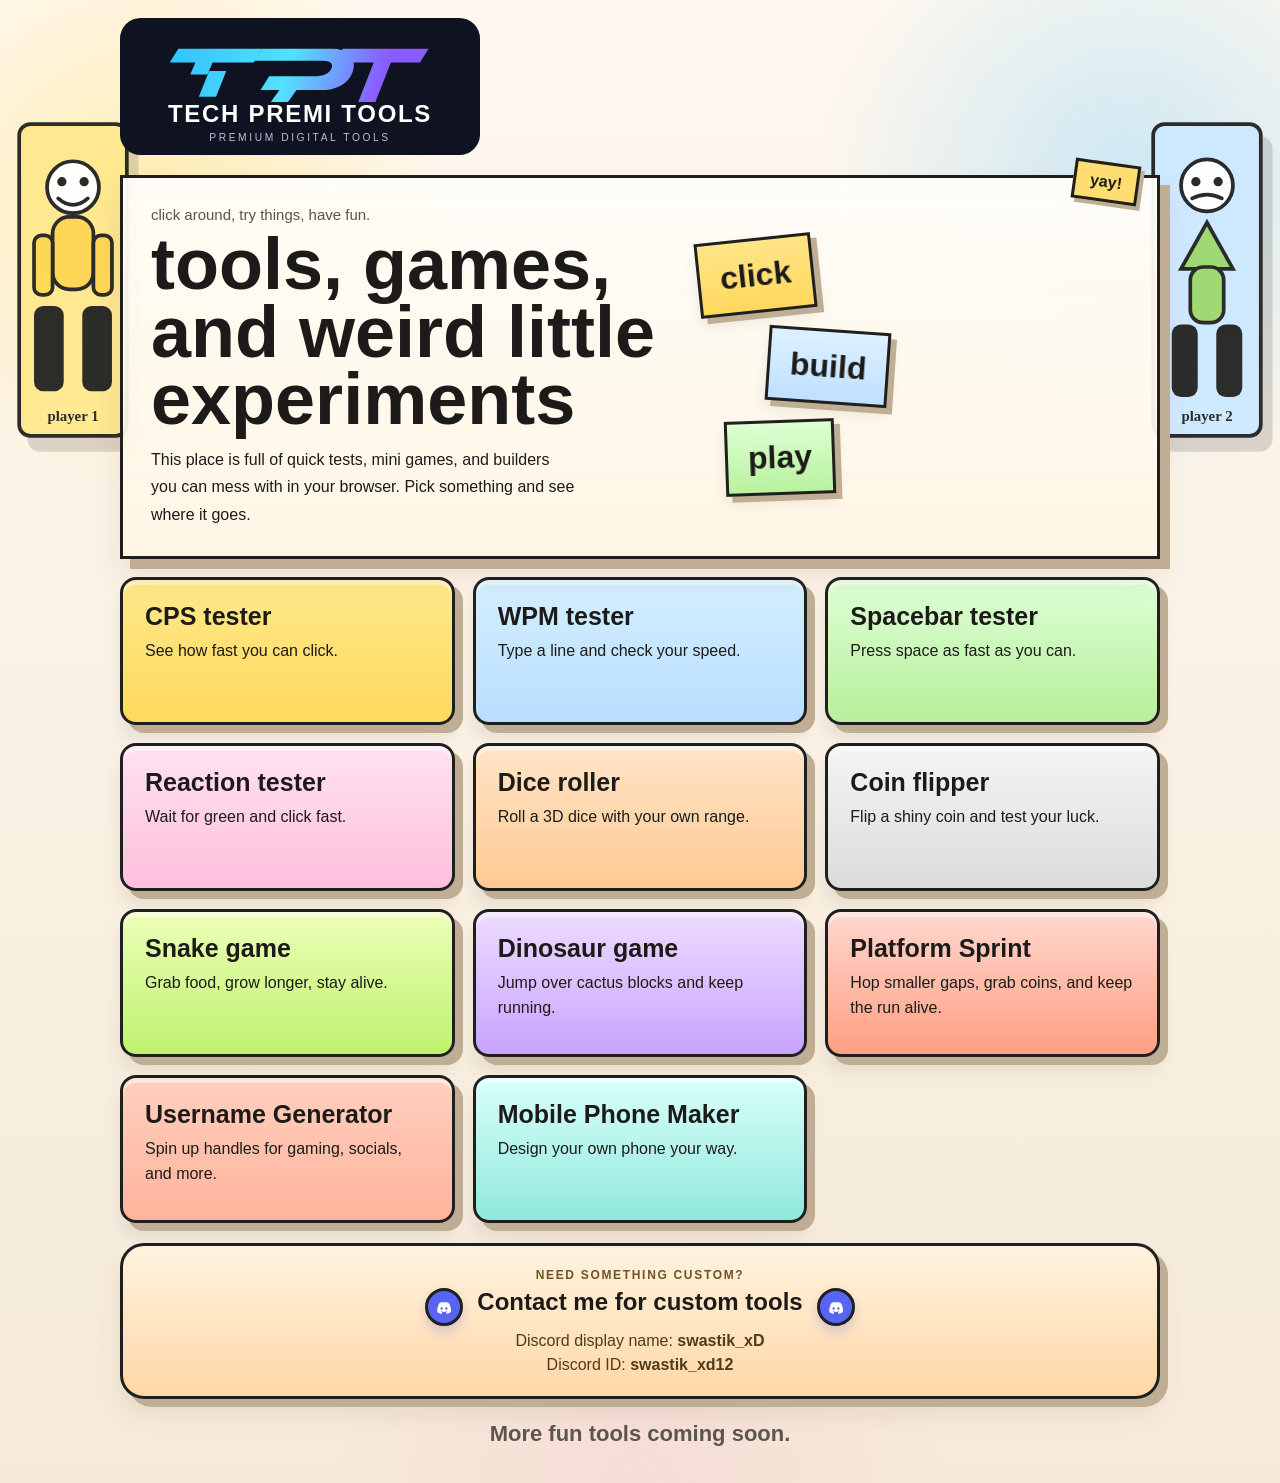
==== index.html @ 618432fd "Reconstruct project from live deployment" ====
<!DOCTYPE html>
<html lang="en">
<head>
  <meta charset="UTF-8">
  <meta name="viewport" content="width=device-width, initial-scale=1.0">
  <title>Tech Premi Lab</title>
  <meta name="description" content="Tech Premi Lab is a colorful collection of fun tools, mini games, and creative builders.">
  <link rel="stylesheet" href="styles.css">
</head>
<body>
  <div class="page page-home">
    <header class="hero-header">
      <a class="home-brand logo-brand" href="index.html"><img class="site-logo" src="logo.svg" alt="Tech Premi Tools logo"></a>
    </header>

    <main>
      <section class="hero-board">
        <div class="hero-copy">
          <p class="tag-line">click around, try things, have fun.</p>
          <h1>tools, games, and weird little experiments</h1>
          <p class="hero-text">This place is full of quick tests, mini games, and builders you can mess with in your browser. Pick something and see where it goes.</p>
        </div>
        <div class="hero-doodles">
          <div class="doodle doodle-one">click</div>
          <div class="doodle doodle-two">build</div>
          <div class="doodle doodle-three">play</div>
        </div>
      </section>

      <section class="tool-wall">
        <a class="wall-card yellow" href="cps.html"><strong>CPS tester</strong><span>See how fast you can click.</span></a>
        <a class="wall-card blue" href="wpm.html"><strong>WPM tester</strong><span>Type a line and check your speed.</span></a>
        <a class="wall-card green" href="spacebar.html"><strong>Spacebar tester</strong><span>Press space as fast as you can.</span></a>
        <a class="wall-card pink" href="reaction.html"><strong>Reaction tester</strong><span>Wait for green and click fast.</span></a>
        <a class="wall-card orange" href="dice.html"><strong>Dice roller</strong><span>Roll a 3D dice with your own range.</span></a>
        <a class="wall-card gray" href="coin.html"><strong>Coin flipper</strong><span>Flip a shiny coin and test your luck.</span></a>
        <a class="wall-card lime" href="snake.html"><strong>Snake game</strong><span>Grab food, grow longer, stay alive.</span></a>
        <a class="wall-card purple" href="dinosaur.html"><strong>Dinosaur game</strong><span>Jump over cactus blocks and keep running.</span></a>
        <a class="wall-card red" href="mario.html"><strong>Platform Sprint</strong><span>Hop smaller gaps, grab coins, and keep the run alive.</span></a>
        <a class="wall-card coral" href="username-generator.html"><strong>Username Generator</strong><span>Spin up handles for gaming, socials, and more.</span></a>
        <a class="wall-card teal" href="mobile-maker.html"><strong>Mobile Phone Maker</strong><span>Design your own phone your way.</span></a>
      </section>

      <section class="contact-box">
        <p class="contact-kicker">Need something custom?</p>
        <div class="contact-title-row">
          <span class="discord-logo" aria-hidden="true"></span>
          <h2>Contact me for custom tools</h2>
          <span class="discord-logo" aria-hidden="true"></span>
        </div>
        <p class="contact-name">Discord display name: <strong>swastik_xD</strong></p>
        <p class="contact-id">Discord ID: <strong>swastik_xd12</strong></p>
      </section>

      <p class="coming-soon">More fun tools coming soon.</p>
    </main>
  </div>
</body>
</html>
---- styles.css ----
* {
  box-sizing: border-box;
}

:root {
  --ink: #1d1b19;
  --paper: #fff7ea;
  --line: #1f1f1f;
  --shadow: #bfae93;
  --shadow-deep: #8f7b5e;
}

body {
  margin: 0;
  font-family: "Trebuchet MS", Verdana, sans-serif;
  color: var(--ink);
  background:
    radial-gradient(circle at 12% 14%, rgba(255, 224, 104, 0.45), transparent 17%),
    radial-gradient(circle at 88% 12%, rgba(112, 202, 255, 0.34), transparent 18%),
    radial-gradient(circle at 50% 100%, rgba(255, 151, 201, 0.16), transparent 20%),
    linear-gradient(180deg, #fff8ef 0%, #f5ead9 100%);
  overflow-x: hidden;
}

body::before,
body::after {
  content: "";
  position: fixed;
  top: 110px;
  width: 130px;
  height: 340px;
  z-index: 0;
  pointer-events: none;
  opacity: 0.94;
  filter: drop-shadow(10px 14px 0 rgba(0, 0, 0, 0.14));
}

body::before {
  left: 8px;
  background: url("data:image/svg+xml,%3Csvg xmlns='http://www.w3.org/2000/svg' viewBox='0 0 140 360'%3E%3Crect x='12' y='12' width='116' height='336' rx='12' fill='%23ffe88d' stroke='%231f1f1f' stroke-width='4'/%3E%3Ccircle cx='70' cy='80' r='28' fill='%23fff' stroke='%231f1f1f' stroke-width='4'/%3E%3Crect x='48' y='112' width='44' height='78' rx='18' fill='%23ffd651' stroke='%231f1f1f' stroke-width='4'/%3E%3Crect x='28' y='132' width='20' height='64' rx='8' fill='%23ffd651' stroke='%231f1f1f' stroke-width='4'/%3E%3Crect x='92' y='132' width='20' height='64' rx='8' fill='%23ffd651' stroke='%231f1f1f' stroke-width='4'/%3E%3Crect x='28' y='208' width='32' height='92' rx='10' fill='%231f1f1f'/%3E%3Crect x='80' y='208' width='32' height='92' rx='10' fill='%231f1f1f'/%3E%3Ccircle cx='58' cy='74' r='5' fill='%231f1f1f'/%3E%3Ccircle cx='82' cy='74' r='5' fill='%231f1f1f'/%3E%3Cpath d='M54 92 Q70 106 86 92' fill='none' stroke='%231f1f1f' stroke-width='4' stroke-linecap='round'/%3E%3Ctext x='70' y='332' font-family='Verdana' font-size='16' font-weight='700' text-anchor='middle' fill='%231f1f1f'%3Eplayer 1%3C/text%3E%3C/svg%3E") center/contain no-repeat;
}

body::after {
  right: 8px;
  background: url("data:image/svg+xml,%3Csvg xmlns='http://www.w3.org/2000/svg' viewBox='0 0 140 360'%3E%3Crect x='12' y='12' width='116' height='336' rx='12' fill='%23cce8ff' stroke='%231f1f1f' stroke-width='4'/%3E%3Ccircle cx='70' cy='78' r='28' fill='%23fff' stroke='%231f1f1f' stroke-width='4'/%3E%3Cpath d='M42 168 L70 118 L98 168 Z' fill='%239bd86d' stroke='%231f1f1f' stroke-width='4'/%3E%3Crect x='52' y='166' width='36' height='60' rx='14' fill='%239bd86d' stroke='%231f1f1f' stroke-width='4'/%3E%3Crect x='32' y='228' width='28' height='78' rx='10' fill='%231f1f1f'/%3E%3Crect x='80' y='228' width='28' height='78' rx='10' fill='%231f1f1f'/%3E%3Ccircle cx='58' cy='74' r='5' fill='%231f1f1f'/%3E%3Ccircle cx='82' cy='74' r='5' fill='%231f1f1f'/%3E%3Cpath d='M54 92 Q70 84 86 92' fill='none' stroke='%231f1f1f' stroke-width='4' stroke-linecap='round'/%3E%3Ctext x='70' y='332' font-family='Verdana' font-size='16' font-weight='700' text-anchor='middle' fill='%231f1f1f'%3Eplayer 2%3C/text%3E%3C/svg%3E") center/contain no-repeat;
}

.page {
  width: min(1040px, calc(100% - 24px));
  margin: 0 auto;
  padding: 18px 0 36px;
  position: relative;
  z-index: 1;
}

.page-home {
  max-width: 1080px;
}

.hero-header,
.tool-header {
  display: flex;
  align-items: center;
  justify-content: space-between;
  gap: 12px;
  margin-bottom: 20px;
}

.home-brand {
  display: inline-flex;
  align-items: center;
  gap: 12px;
  color: inherit;
  text-decoration: none;
}

.home-brand-mark {
  width: 58px;
  height: 58px;
  display: grid;
  place-items: center;
  border: 3px solid var(--line);
  background: linear-gradient(180deg, #ffffff 0%, #fff1d2 100%);
  font-weight: 900;
  box-shadow: 0 5px 0 #fff inset, 6px 6px 0 var(--shadow), 10px 12px 20px rgba(0, 0, 0, 0.08);
  transform: rotate(-4deg);
}

.overline {
  display: block;
  font-size: 11px;
  text-transform: uppercase;
  letter-spacing: 0.08em;
  color: #5e5b56;
}

.home-brand-text {
  display: block;
  font-size: 30px;
  font-weight: 900;
}

.hero-board,
.panel {
  border: 3px solid var(--line);
  background: linear-gradient(180deg, rgba(255, 253, 248, 0.96) 0%, rgba(255, 245, 228, 0.93) 100%);
  box-shadow: 10px 10px 0 var(--shadow), 0 18px 28px rgba(102, 71, 33, 0.1);
}

.hero-board {
  display: grid;
  grid-template-columns: 1.1fr 0.9fr;
  gap: 18px;
  padding: 28px;
  margin-bottom: 18px;
  position: relative;
}

.hero-board::after {
  content: "yay!";
  position: absolute;
  right: 18px;
  top: -16px;
  padding: 8px 14px;
  border: 3px solid var(--line);
  background: #ffdd71;
  box-shadow: 4px 4px 0 var(--shadow);
  font-weight: 900;
  transform: rotate(8deg);
}

.tag-line {
  margin: 0 0 8px;
  font-size: 15px;
  color: #57534d;
}

h1 {
  margin: 0 0 12px;
  font-size: clamp(2.3rem, 6vw, 4.5rem);
  line-height: 0.94;
}

h2 {
  margin: 0 0 12px;
}

.hero-text {
  margin: 0;
  max-width: 48ch;
  line-height: 1.7;
}

.hero-doodles {
  display: grid;
  gap: 16px;
  align-content: center;
}

.doodle {
  width: fit-content;
  padding: 16px 20px;
  border: 3px solid var(--line);
  background: #fff;
  font-size: 32px;
  font-weight: 900;
  box-shadow: 6px 6px 0 var(--shadow), 0 8px 14px rgba(0,0,0,0.08);
}

.doodle-one { background: linear-gradient(180deg, #ffe589 0%, #ffd85d 100%); transform: rotate(-6deg) translateZ(0); }
.doodle-two { background: linear-gradient(180deg, #ddf1ff 0%, #bfe0ff 100%); transform: rotate(4deg) translateZ(0); margin-left: 70px; }
.doodle-three { background: linear-gradient(180deg, #ddffd4 0%, #b9f29e 100%); transform: rotate(-2deg) translateZ(0); margin-left: 28px; }

.tool-wall {
  display: grid;
  grid-template-columns: repeat(3, minmax(0, 1fr));
  gap: 18px;
}

.wall-card {
  display: block;
  padding: 22px;
  min-height: 148px;
  color: inherit;
  text-decoration: none;
  border: 3px solid var(--line);
  border-radius: 16px;
  box-shadow: 0 5px 0 rgba(255,255,255,0.45) inset, 8px 8px 0 var(--shadow), 0 14px 18px rgba(0, 0, 0, 0.08);
  transition: transform 140ms ease, box-shadow 140ms ease;
}

.wall-card:hover {
  transform: translateY(-5px) rotate(-1deg);
  box-shadow: 0 5px 0 rgba(255,255,255,0.45) inset, 12px 12px 0 #bca98b, 0 18px 24px rgba(0, 0, 0, 0.1);
}

.wall-card strong {
  display: block;
  margin-bottom: 8px;
  font-size: 25px;
}

.wall-card span {
  display: block;
  line-height: 1.55;
}

.yellow { background: linear-gradient(180deg, #ffe98b 0%, #ffd95c 100%); }
.blue { background: linear-gradient(180deg, #d4efff 0%, #b8deff 100%); }
.green { background: linear-gradient(180deg, #ddffd6 0%, #b7ef9b 100%); }
.pink { background: linear-gradient(180deg, #ffe2ef 0%, #ffbfdc 100%); }
.orange { background: linear-gradient(180deg, #ffe4c7 0%, #ffca93 100%); }
.gray { background: linear-gradient(180deg, #f4f4f4 0%, #dcdcdc 100%); }
.red { background: linear-gradient(180deg, #ffd8ce 0%, #ff9f83 100%); }

.tool-page {
  max-width: 760px;
}

.nav-back,
.action-button,
select,
input,
textarea {
  border: 3px solid var(--line);
  background: #fff;
  color: var(--ink);
  font: inherit;
}

.nav-back,
.action-button {
  text-decoration: none;
  padding: 11px 15px;
  border-radius: 12px;
  box-shadow: 0 4px 0 rgba(255,255,255,0.5) inset, 5px 5px 0 var(--shadow), 0 10px 14px rgba(0,0,0,0.06);
}

.action-button:hover,
.nav-back:hover {
  transform: translateY(-2px);
}

.panel {
  padding: 22px;
  border-radius: 18px;
}

.yellow-panel { background: linear-gradient(180deg, #fff7cf 0%, #ffe89b 100%); }
.blue-panel { background: linear-gradient(180deg, #ebf6ff 0%, #cfe8ff 100%); }
.green-panel { background: linear-gradient(180deg, #ebffe2 0%, #c7f5b3 100%); }
.pink-panel { background: linear-gradient(180deg, #fff0f7 0%, #ffd4e7 100%); }
.orange-panel { background: linear-gradient(180deg, #fff0dc 0%, #ffd8af 100%); }
.gray-panel { background: linear-gradient(180deg, #fafafa 0%, #e7e7e7 100%); }
.red-panel { background: linear-gradient(180deg, #fff1ea 0%, #ffc6b2 100%); }

.tool-topline p {
  margin: 0 0 14px;
  color: #58544d;
}

label {
  display: inline-block;
  margin-bottom: 6px;
  font-size: 14px;
}

select,
input,
textarea {
  width: 100%;
  padding: 12px 13px;
  margin-bottom: 14px;
  border-radius: 12px;
  box-shadow: inset 0 4px 0 rgba(255,255,255,0.6), inset 0 -2px 0 rgba(0,0,0,0.04);
}

textarea {
  min-height: 150px;
  resize: vertical;
}

.score-board {
  display: grid;
  grid-template-columns: repeat(3, 1fr);
  gap: 12px;
  margin: 16px 0;
}

.score-board-two {
  grid-template-columns: repeat(2, 1fr);
}

.score-board div {
  padding: 14px;
  border: 3px dashed var(--line);
  border-radius: 16px;
  background: linear-gradient(180deg, rgba(255,255,255,0.76) 0%, rgba(255,248,235,0.8) 100%);
  box-shadow: 0 5px 0 rgba(255,255,255,0.55) inset, 0 10px 16px rgba(0,0,0,0.05);
}

.score-board span {
  display: block;
  margin-bottom: 6px;
  font-size: 12px;
  color: #5a5854;
  text-transform: uppercase;
}

.score-board strong {
  font-size: 28px;
}

.big-pad {
  width: 100%;
  min-height: 210px;
  border: 3px solid var(--line);
  border-radius: 22px;
  font: inherit;
  font-size: 32px;
  font-weight: 900;
  cursor: pointer;
  box-shadow: inset 0 6px 0 rgba(255,255,255,0.65), inset 0 -10px 0 rgba(0, 0, 0, 0.08), 0 14px 18px rgba(0,0,0,0.08);
  margin-bottom: 14px;
}

.yellow-pad { background: linear-gradient(180deg, #ffe589 0%, #ffd651 100%); }
.green-pad { background: linear-gradient(180deg, #cff5c7 0%, #aee79f 100%); }

.typing-card {
  min-height: 120px;
  padding: 18px;
  border: 3px dashed var(--line);
  border-radius: 18px;
  background: linear-gradient(180deg, rgba(255,255,255,0.78) 0%, rgba(255,248,235,0.86) 100%);
  line-height: 1.75;
  margin-bottom: 14px;
  box-shadow: 0 5px 0 rgba(255,255,255,0.5) inset, 0 10px 16px rgba(0,0,0,0.05);
}

.reaction-arena {
  min-height: 250px;
  display: grid;
  place-items: center;
  border: 3px solid var(--line);
  border-radius: 22px;
  background: linear-gradient(180deg, #f5f5f5 0%, #dfdfdf 100%);
  box-shadow: inset 0 6px 0 rgba(255,255,255,0.7), inset 0 -8px 0 rgba(0,0,0,0.05), 0 12px 18px rgba(0,0,0,0.08);
  font-size: 34px;
  font-weight: 900;
  cursor: pointer;
}

.reaction-arena.waiting {
  background: linear-gradient(180deg, #ffcaca 0%, #f3a3a3 100%);
}

.reaction-arena.ready {
  background: linear-gradient(180deg, #b5f0ac 0%, #7fda78 100%);
  animation: arena-glow 0.55s ease-in-out infinite alternate;
}

.double-inputs {
  display: grid;
  grid-template-columns: repeat(2, 1fr);
  gap: 12px;
}

.dice-stage,
.coin-stage {
  display: grid;
  place-items: center;
  min-height: 300px;
  margin: 14px 0 16px;
  perspective: 1200px;
}

.dice-stage::after {
  content: "";
  width: 210px;
  height: 38px;
  margin-top: -24px;
  border-radius: 50%;
  background: radial-gradient(circle, rgba(0, 0, 0, 0.32), transparent 72%);
  filter: blur(8px);
}

.dice-cube {
  position: relative;
  width: 158px;
  height: 158px;
  transform-style: preserve-3d;
  transform: rotateX(-26deg) rotateY(35deg) translateY(0);
}

.dice-cube.rolling {
  animation: dice-spin 1.35s cubic-bezier(0.22, 1, 0.36, 1);
}

.face {
  position: absolute;
  width: 158px;
  height: 158px;
  display: grid;
  place-items: center;
  border: 3px solid #2a2a2a;
  border-radius: 24px;
  background:
    radial-gradient(circle at 28% 22%, rgba(255, 255, 255, 0.98), rgba(255, 255, 255, 0.08) 38%),
    linear-gradient(145deg, #ffffff 0%, #f3f3f3 52%, #d7d7d7 100%);
  box-shadow:
    inset -12px -18px 22px rgba(0, 0, 0, 0.09),
    inset 10px 10px 14px rgba(255, 255, 255, 0.95),
    0 14px 22px rgba(0, 0, 0, 0.09);
}

.pip-face {
  width: 100%;
  height: 100%;
  padding: 20px;
  display: grid;
  grid-template-columns: repeat(3, 1fr);
  grid-template-rows: repeat(3, 1fr);
  gap: 10px;
}

.pip {
  width: 18px;
  height: 18px;
  border-radius: 50%;
  background: radial-gradient(circle at 35% 30%, #505050 0%, #111 75%);
  align-self: center;
  justify-self: center;
  box-shadow: inset 1px 1px 3px rgba(255, 255, 255, 0.15), 0 1px 2px rgba(0, 0, 0, 0.25);
}

.pip-number {
  grid-column: 1 / -1;
  grid-row: 1 / -1;
  align-self: center;
  justify-self: center;
  width: 88px;
  height: 88px;
  display: grid;
  place-items: center;
  border-radius: 50%;
  border: 3px solid #2c2c2c;
  background: linear-gradient(180deg, #fff 0%, #ececec 100%);
  box-shadow: inset 0 2px 4px rgba(255,255,255,0.8), inset 0 -4px 8px rgba(0,0,0,0.08);
  font-size: 36px;
  font-weight: 900;
}

.front { transform: translateZ(79px); }
.back { transform: rotateY(180deg) translateZ(79px); }
.right { transform: rotateY(90deg) translateZ(79px); }
.left { transform: rotateY(-90deg) translateZ(79px); }
.top { transform: rotateX(90deg) translateZ(79px); }
.bottom { transform: rotateX(-90deg) translateZ(79px); }

.result-line {
  margin-bottom: 14px;
  font-size: 22px;
  font-weight: 700;
  text-align: center;
}

.coin-stage::after {
  content: "";
  width: 190px;
  height: 34px;
  margin-top: -26px;
  border-radius: 50%;
  background: radial-gradient(circle, rgba(0, 0, 0, 0.3), transparent 70%);
  filter: blur(8px);
}

.coin-3d {
  position: relative;
  width: 208px;
  height: 208px;
  transform-style: preserve-3d;
}

.coin-3d::before {
  content: "";
  position: absolute;
  top: 8px;
  left: 99px;
  width: 10px;
  height: 192px;
  border-radius: 999px;
  background: repeating-linear-gradient(180deg, #8e6b17 0 4px, #f0d57d 4px 8px);
  box-shadow: inset 0 0 4px rgba(255,255,255,0.35);
  transform: rotateY(90deg) translateZ(5px);
}

.coin-3d.flipping {
  animation: coin-spin 1.2s cubic-bezier(0.2, 0.9, 0.3, 1);
}

.coin-face {
  position: absolute;
  inset: 0;
  border-radius: 50%;
  border: 6px solid #90712b;
  background: radial-gradient(circle at 35% 30%, #fff3c5 0%, #e0c56d 46%, #ab8322 100%);
  backface-visibility: hidden;
  box-shadow: 0 18px 26px rgba(0, 0, 0, 0.16), inset 0 0 0 4px rgba(255, 251, 236, 0.58), inset -12px -16px 18px rgba(99, 74, 10, 0.12);
}

.coin-back {
  transform: rotateY(180deg);
}

.coin-rim {
  position: absolute;
  inset: 8px;
  border-radius: 50%;
  border: 2px dashed rgba(108, 81, 18, 0.8);
}

.coin-inner {
  position: absolute;
  inset: 24px;
  border-radius: 50%;
  display: grid;
  place-items: center;
  text-align: center;
  color: #5b450c;
}

.coin-small-top {
  position: absolute;
  top: 12px;
  left: 14px;
  right: 14px;
  font-size: 10px;
  letter-spacing: 0.1em;
  text-transform: uppercase;
}

.coin-liberty {
  position: absolute;
  top: 36px;
  font-size: 12px;
  text-transform: uppercase;
  letter-spacing: 0.18em;
}

.coin-profile {
  width: 64px;
  height: 86px;
  border-radius: 46px 46px 38px 36px;
  background: linear-gradient(180deg, rgba(120, 94, 26, 0.24) 0%, rgba(95, 72, 15, 0.52) 100%);
  clip-path: polygon(35% 0%, 62% 3%, 78% 16%, 82% 34%, 74% 47%, 78% 66%, 71% 83%, 58% 100%, 27% 100%, 18% 76%, 20% 52%, 17% 30%, 24% 14%);
  margin-top: 14px;
}

.coin-year {
  position: absolute;
  bottom: 16px;
  font-size: 20px;
  font-weight: 900;
  text-transform: uppercase;
}

.coin-eagle {
  width: 94px;
  height: 54px;
  position: relative;
  margin-top: 8px;
}

.coin-eagle::before,
.coin-eagle::after {
  content: "";
  position: absolute;
  top: 8px;
  width: 42px;
  height: 26px;
  border-top: 5px solid rgba(92, 69, 11, 0.85);
}

.coin-eagle::before {
  left: 2px;
  border-left: 5px solid rgba(92, 69, 11, 0.85);
  transform: skewY(-18deg) rotate(-8deg);
}

.coin-eagle::after {
  right: 2px;
  border-right: 5px solid rgba(92, 69, 11, 0.85);
  transform: skewY(18deg) rotate(8deg);
}

.coin-stars {
  position: absolute;
  bottom: 42px;
  font-size: 12px;
  letter-spacing: 0.1em;
}

.article-box {
  margin-top: 18px;
  padding: 18px;
  border: 3px dashed var(--line);
  border-radius: 18px;
  background: linear-gradient(180deg, rgba(255,255,255,0.78) 0%, rgba(255,247,232,0.88) 100%);
  box-shadow: 0 5px 0 rgba(255,255,255,0.55) inset, 0 12px 16px rgba(0,0,0,0.05);
  line-height: 1.75;
}

.article-box h2 {
  margin: 0 0 12px;
  font-size: 28px;
}

.article-box p {
  margin: 0 0 12px;
}

.article-box p:last-child {
  margin-bottom: 0;
}

@keyframes dice-spin {
  0% { transform: rotateX(-26deg) rotateY(35deg) translateY(0); }
  35% { transform: rotateX(260deg) rotateY(220deg) rotateZ(140deg) translateY(-12px) scale(1.1); }
  70% { transform: rotateX(460deg) rotateY(420deg) rotateZ(260deg) translateY(8px) scale(0.96); }
  100% { transform: rotateX(var(--dice-x, -26deg)) rotateY(var(--dice-y, 35deg)) rotateZ(0deg) translateY(0); }
}

@keyframes coin-spin {
  0% { transform: rotateY(0deg) rotateX(0deg) translateY(0); }
  50% { transform: rotateY(720deg) rotateX(26deg) translateY(-12px) scale(1.06); }
  100% { transform: rotateY(var(--coin-rotation, 1080deg)) rotateX(0deg) translateY(0); }
}

@keyframes arena-glow {
  from { transform: scale(1); }
  to { transform: scale(1.02); }
}

@media (max-width: 1180px) {
  body::before,
  body::after {
    opacity: 0.45;
    width: 96px;
    height: 260px;
  }
}

@media (max-width: 900px) {
  body::before,
  body::after {
    display: none;
  }
}

@media (max-width: 760px) {
  .hero-board,
  .tool-wall,
  .score-board,
  .double-inputs {
    grid-template-columns: 1fr;
  }

  .hero-header,
  .tool-header {
    flex-direction: column;
    align-items: flex-start;
  }

  .home-brand-text {
    font-size: 24px;
  }

  .reaction-arena {
    font-size: 28px;
  }
}

.lime { background: linear-gradient(180deg, #ecffb9 0%, #bff26d 100%); }
.purple { background: linear-gradient(180deg, #eddcff 0%, #c9a3ff 100%); }
.lime-panel { background: linear-gradient(180deg, #f4ffd8 0%, #d7f49d 100%); }
.purple-panel { background: linear-gradient(180deg, #f5eaff 0%, #d6b8ff 100%); }

.game-canvas {
  width: 100%;
  max-width: 420px;
  aspect-ratio: 1 / 1;
  display: block;
  margin: 0 auto 14px;
  border: 3px solid var(--line);
  border-radius: 18px;
  background: #f7fff2;
  box-shadow: inset 0 6px 0 rgba(255,255,255,0.6), 0 12px 18px rgba(0,0,0,0.08);
}

.dino-canvas {
  max-width: 700px;
  aspect-ratio: 35 / 13;
  background: linear-gradient(180deg, #eef7ff 0%, #fff8ea 100%);
}

.game-note {
  margin: 0 0 14px;
  text-align: center;
  font-weight: 700;
  color: #57534d;
}

.teal { background: linear-gradient(180deg, #d9fffb 0%, #8fe9db 100%); }
.teal-panel { background: linear-gradient(180deg, #ecfffb 0%, #b9f3ea 100%); }

.maker-page {
  max-width: 1100px;
}

.maker-layout {
  display: grid;
  grid-template-columns: 1.1fr 0.9fr;
  gap: 20px;
}

.maker-controls h2 {
  margin: 0 0 14px;
}

.maker-grid {
  display: grid;
  grid-template-columns: repeat(2, minmax(0, 1fr));
  gap: 14px;
}

.maker-grid label {
  display: grid;
  gap: 6px;
}

.range-value {
  font-size: 13px;
  font-weight: 700;
  color: #4f4b45;
}

.maker-preview-wrap {
  display: grid;
  gap: 16px;
  align-content: start;
}

.maker-meta {
  padding: 16px;
  border: 3px dashed var(--line);
  border-radius: 18px;
  background: linear-gradient(180deg, rgba(255,255,255,0.8) 0%, rgba(255,247,232,0.88) 100%);
}

.maker-meta h3,
.maker-meta p {
  margin: 0;
}

.maker-meta p {
  margin-top: 8px;
  font-size: 26px;
  font-weight: 900;
}

.phone-stage {
  padding: 22px;
  border: 3px solid var(--line);
  border-radius: 24px;
  background: linear-gradient(180deg, #f4fffd 0%, #d9f5ef 100%);
  box-shadow: inset 0 5px 0 rgba(255,255,255,0.7), 0 14px 18px rgba(0,0,0,0.08);
}

.phone-card {
  display: grid;
  grid-template-columns: 1fr 1fr;
  gap: 18px;
  justify-items: center;
  align-items: center;
}

.phone-back,
.phone-front {
  position: relative;
  width: 180px;
  height: 340px;
  border: 8px solid #d7d7d7;
  border-radius: 34px;
  box-shadow: 0 8px 0 rgba(255,255,255,0.55) inset, 0 20px 26px rgba(0,0,0,0.12);
}

.phone-back {
  background: linear-gradient(180deg, #6694ff 0%, #3f63c8 100%);
  overflow: hidden;
}

.phone-front {
  background: linear-gradient(180deg, #1b1b1b 0%, #2f2f2f 100%);
  overflow: hidden;
}

.camera-island {
  position: absolute;
  top: 18px;
  left: 18px;
  width: 92px;
  min-height: 92px;
  padding: 10px;
  display: grid;
  grid-template-columns: repeat(2, minmax(0, 1fr));
  gap: 10px;
  border-radius: 24px;
  background: rgba(245, 245, 245, 0.28);
  backdrop-filter: blur(8px);
  box-shadow: inset 0 3px 0 rgba(255,255,255,0.5), 0 10px 14px rgba(0,0,0,0.14);
}

.camera-lens {
  background: radial-gradient(circle at 35% 30%, #555 0%, #111 70%);
  border: 4px solid rgba(255,255,255,0.35);
  box-shadow: inset 0 2px 4px rgba(255,255,255,0.22), 0 3px 5px rgba(0,0,0,0.22);
}

.camera-lens.circle { border-radius: 50%; }
.camera-lens.square { border-radius: 12px; }
.camera-lens.pill { border-radius: 999px; }
.camera-lens.diamond { transform: rotate(45deg); border-radius: 10px; }

.camera-lens.ring { background: radial-gradient(circle, #111 38%, #dcdcdc 40%, #444 62%, #111 74%); }
.camera-lens.gloss { background: radial-gradient(circle at 30% 28%, #9dd1ff 0%, #26415f 30%, #111 72%); }
.camera-lens.pro { box-shadow: inset 0 2px 4px rgba(255,255,255,0.22), 0 0 0 3px rgba(241,206,103,0.55), 0 4px 8px rgba(0,0,0,0.24); }

.brand-stamp {
  position: absolute;
  right: 18px;
  bottom: 20px;
  font-size: 28px;
  font-weight: 900;
  color: rgba(255,255,255,0.72);
  letter-spacing: 0.08em;
}

.screen-notch {
  position: absolute;
  top: 12px;
  left: 50%;
  width: 72px;
  height: 16px;
  transform: translateX(-50%);
  border-radius: 999px;
  background: rgba(0,0,0,0.75);
}

.screen-ui {
  padding: 34px 14px 14px;
}

.ui-row {
  height: 18px;
  margin-bottom: 10px;
  border-radius: 999px;
  background: rgba(255,255,255,0.14);
}

.ui-row.short {
  width: 70%;
}

.app-grid {
  display: grid;
  grid-template-columns: repeat(4, 1fr);
  gap: 10px;
  margin-top: 20px;
}

.app-grid span {
  height: 42px;
  border-radius: 14px;
  background: linear-gradient(180deg, rgba(255,255,255,0.32) 0%, rgba(255,255,255,0.12) 100%);
}

.maker-note {
  text-align: center;
  font-weight: 700;
  color: #55514c;
}

@media (max-width: 900px) {
  .maker-layout,
  .maker-grid,
  .phone-card {
    grid-template-columns: 1fr;
  }
}

.maker-grid-advanced {
  grid-template-columns: repeat(2, minmax(0, 1fr));
}

.preset-row {
  display: flex;
  flex-wrap: wrap;
  gap: 10px;
  margin-bottom: 16px;
}

.preset-chip {
  padding: 10px 14px;
  border: 3px solid var(--line);
  border-radius: 999px;
  background: linear-gradient(180deg, #fff 0%, #f3efe7 100%);
  font: inherit;
  font-weight: 800;
  cursor: pointer;
  box-shadow: 0 4px 0 rgba(255,255,255,0.6) inset, 4px 4px 0 var(--shadow);
}

.advanced-meta {
  display: flex;
  align-items: center;
  justify-content: space-between;
  gap: 12px;
}

.rating-chip {
  padding: 10px 12px;
  border: 3px solid var(--line);
  border-radius: 999px;
  background: linear-gradient(180deg, #fff2a6 0%, #ffd964 100%);
  font-weight: 900;
  white-space: nowrap;
}

.advanced-stage {
  position: relative;
}

.flash-dot {
  position: absolute;
  top: 26px;
  right: 24px;
  width: 18px;
  height: 18px;
  border-radius: 50%;
  background: radial-gradient(circle, #fffed8 0%, #ffe48b 52%, #d6b143 100%);
  box-shadow: 0 0 0 3px rgba(255,255,255,0.28), 0 2px 5px rgba(0,0,0,0.2);
}

.spec-strip {
  display: grid;
  grid-template-columns: repeat(4, minmax(0, 1fr));
  gap: 10px;
}

.spec-pill {
  padding: 12px;
  border: 3px dashed var(--line);
  border-radius: 16px;
  background: linear-gradient(180deg, rgba(255,255,255,0.82) 0%, rgba(248,240,226,0.92) 100%);
  text-align: center;
  box-shadow: 0 5px 0 rgba(255,255,255,0.55) inset, 0 10px 14px rgba(0,0,0,0.05);
}

.spec-pill strong,
.spec-pill span {
  display: block;
}

.spec-pill span {
  font-size: 12px;
  color: #5d5851;
  text-transform: uppercase;
  margin-bottom: 6px;
}

.phone-back.glossy,
.phone-front.glossy {
  box-shadow: 0 8px 0 rgba(255,255,255,0.55) inset, 0 20px 26px rgba(0,0,0,0.12), inset 0 -16px 22px rgba(255,255,255,0.08);
}

.phone-back.matte,
.phone-front.matte {
  filter: saturate(0.9);
}

.phone-back.frost,
.phone-front.frost {
  background-image: linear-gradient(180deg, rgba(255,255,255,0.35) 0%, rgba(255,255,255,0.08) 100%);
}

.phone-back.carbon {
  background-image:
    linear-gradient(45deg, rgba(255,255,255,0.08) 25%, transparent 25%, transparent 50%, rgba(255,255,255,0.08) 50%, rgba(255,255,255,0.08) 75%, transparent 75%, transparent),
    linear-gradient(180deg, rgba(255,255,255,0.18) 0%, rgba(0,0,0,0.14) 100%);
  background-size: 12px 12px, 100% 100%;
}

.screen-ui.wallpaper-sunrise {
  background: linear-gradient(180deg, #ffcf7b 0%, #ff8fa7 60%, #7b7cff 100%);
}

.screen-ui.wallpaper-space {
  background:
    radial-gradient(circle at 25% 25%, #fff 0 2px, transparent 3px),
    radial-gradient(circle at 70% 38%, #fff 0 2px, transparent 3px),
    radial-gradient(circle at 55% 70%, #fff 0 2px, transparent 3px),
    linear-gradient(180deg, #0d0f26 0%, #1f2f61 100%);
}

.screen-ui.wallpaper-gaming {
  background: linear-gradient(135deg, #0d1b2f 0%, #6626ff 48%, #1de5c7 100%);
}

.screen-ui.wallpaper-minimal {
  background: linear-gradient(180deg, #eff2f7 0%, #d7deeb 100%);
}

.screen-notch.front-punch {
  width: 18px;
  height: 18px;
  border-radius: 50%;
  top: 16px;
  background: rgba(0,0,0,0.85);
}

.screen-notch.front-notch {
  width: 88px;
  height: 20px;
  border-radius: 0 0 16px 16px;
}

.screen-notch.front-pill {
  width: 86px;
  height: 18px;
  border-radius: 999px;
}

.screen-notch.front-under {
  width: 16px;
  height: 16px;
  border-radius: 50%;
  top: 16px;
  background: rgba(255,255,255,0.14);
  border: 1px solid rgba(255,255,255,0.16);
}

.camera-island.layout-grid {
  grid-template-columns: repeat(2, minmax(0, 1fr));
}

.camera-island.layout-triangle {
  grid-template-columns: repeat(2, minmax(0, 1fr));
}

.camera-island.layout-stack {
  grid-template-columns: 1fr;
}

.camera-island.layout-strip {
  grid-template-columns: repeat(3, minmax(0, 1fr));
  width: 128px !important;
}

.camera-island.layout-strip .camera-lens {
  justify-self: center;
}

@media (max-width: 900px) {
  .maker-grid-advanced,
  .spec-strip {
    grid-template-columns: 1fr;
  }

  .advanced-meta {
    align-items: flex-start;
    flex-direction: column;
  }
}

.coming-soon {
  margin: 22px 0 0;
  text-align: center;
  font-size: 22px;
  font-weight: 900;
  color: #5d564d;
}

.logo-brand {
  gap: 0;
}

.site-logo {
  display: block;
  width: min(320px, 72vw);
  height: auto;
}

.hero-header .site-logo {
  width: min(360px, 82vw);
}

.maker-meta-actions {
  display: grid;
  gap: 10px;
  justify-items: end;
}

.view-mode-row {
  display: flex;
  flex-wrap: wrap;
  justify-content: flex-end;
  gap: 8px;
}

.view-mode-chip {
  padding: 8px 12px;
  border: 2px solid var(--line);
  border-radius: 999px;
  background: linear-gradient(180deg, rgba(255,255,255,0.95) 0%, rgba(242,235,224,0.94) 100%);
  font: inherit;
  font-size: 13px;
  font-weight: 800;
  cursor: pointer;
  box-shadow: 0 3px 0 rgba(255,255,255,0.65) inset, 3px 3px 0 rgba(191,174,147,0.85);
}

.view-mode-chip.active {
  background: linear-gradient(180deg, #fff2a6 0%, #ffd964 100%);
}

.advanced-stage {
  display: grid;
  gap: 16px;
  overflow: hidden;
}

.phone-stage-copy {
  display: grid;
  gap: 4px;
  padding: 14px 16px;
  border: 2px dashed rgba(31,31,31,0.5);
  border-radius: 18px;
  background: linear-gradient(180deg, rgba(255,255,255,0.82) 0%, rgba(228,255,249,0.74) 100%);
}

.phone-stage-copy strong {
  font-size: 14px;
  text-transform: uppercase;
  letter-spacing: 0.08em;
}

.phone-stage-copy span {
  color: #50504b;
  line-height: 1.5;
}

.phone-viewer {
  min-height: 520px;
  display: grid;
  place-items: center;
  perspective: 1800px;
  perspective-origin: center 40%;
  touch-action: none;
  user-select: none;
}

.phone-viewer.dragging-phone,
.phone-viewer.dragging-lens {
  cursor: grabbing;
}

.phone-card {
  --phone-rotate-x: -14deg;
  --phone-rotate-y: -26deg;
  position: relative;
  width: min(100%, 440px);
  min-height: 440px;
  display: grid;
  place-items: center;
  transform-style: preserve-3d;
  transition: transform 280ms ease, gap 220ms ease;
}

.phone-card.split-view {
  grid-template-columns: repeat(2, minmax(0, 1fr));
  gap: 22px;
}

.phone-card.front-view,
.phone-card.back-view,
.phone-card.three-view {
  grid-template-columns: 1fr;
}

.phone-card.three-view {
  transform: rotateX(var(--phone-rotate-x)) rotateY(var(--phone-rotate-y));
}

.phone-back,
.phone-front {
  position: relative;
  overflow: hidden;
}

.phone-card.split-view .phone-back,
.phone-card.split-view .phone-front {
  transform: none;
}

.phone-card.back-view .phone-front,
.phone-card.front-view .phone-back {
  display: none;
}

.phone-card.back-view .phone-back,
.phone-card.front-view .phone-front {
  transform: translateZ(0);
}

.phone-card.three-view .phone-back,
.phone-card.three-view .phone-front {
  position: absolute;
  top: 50%;
  left: 50%;
  transform-style: preserve-3d;
}

.phone-card.three-view .phone-back {
  transform: translate3d(-50%, -50%, -14px) rotateY(180deg);
}

.phone-card.three-view .phone-front {
  transform: translate3d(-50%, -50%, 14px);
}

.phone-back::before,
.phone-front::before {
  content: "";
  position: absolute;
  inset: 0;
  border-radius: inherit;
  pointer-events: none;
}

.phone-back::before {
  background:
    radial-gradient(circle at 18% 12%, rgba(255,255,255,0.44) 0%, transparent 24%),
    linear-gradient(145deg, rgba(255,255,255,0.22) 0%, transparent 30%, rgba(0,0,0,0.12) 100%);
}

.phone-front::before {
  background:
    linear-gradient(145deg, rgba(255,255,255,0.14) 0%, transparent 22%, rgba(0,0,0,0.28) 100%),
    radial-gradient(circle at 70% 12%, rgba(255,255,255,0.12) 0%, transparent 22%);
}

.camera-surface {
  position: absolute;
  top: 16px;
  left: 16px;
  width: 44%;
  height: 34%;
  min-width: 112px;
  min-height: 112px;
  border: 2px solid var(--camera-accent, #7ef0d0);
  background: linear-gradient(180deg, rgba(255,255,255,0.22) 0%, rgba(255,255,255,0.08) 100%);
  backdrop-filter: blur(10px);
  box-shadow: inset 0 3px 0 rgba(255,255,255,0.4), 0 16px 20px rgba(0,0,0,0.16);
}

.draggable-lens {
  position: absolute;
  transform: translate3d(0, 0, 0);
  margin: 0;
  padding: 0;
  border-color: rgba(255,255,255,0.38);
  cursor: grab;
  touch-action: none;
}

.draggable-lens::after {
  content: "";
  position: absolute;
  inset: 22%;
  border-radius: inherit;
  background: radial-gradient(circle at 35% 35%, rgba(132,196,255,0.9) 0%, rgba(11,18,26,0.18) 34%, rgba(0,0,0,0.84) 100%);
}

.phone-card.three-view .draggable-lens {
  pointer-events: auto;
}

.phone-front .screen-ui {
  height: 100%;
}

.phone-front::after {
  content: "";
  position: absolute;
  inset: 10px;
  border-radius: inherit;
  border: 1px solid rgba(255,255,255,0.06);
  box-shadow: inset 0 0 0 1px rgba(255,255,255,0.05);
  pointer-events: none;
}

@media (max-width: 900px) {
  .advanced-meta {
    align-items: stretch;
  }

  .maker-meta-actions {
    justify-items: stretch;
  }

  .view-mode-row {
    justify-content: flex-start;
  }

  .phone-viewer {
    min-height: 480px;
  }

  .phone-card {
    width: 100%;
    min-height: 400px;
  }

  .phone-card.split-view {
    grid-template-columns: 1fr;
    gap: 18px;
  }
}

@media (max-width: 640px) {
  .page.maker-page {
    width: min(100% - 12px, 100%);
    padding-top: 12px;
  }

  .panel.maker-layout {
    padding: 14px;
    border-radius: 20px;
  }

  .maker-controls,
  .maker-preview-wrap {
    min-width: 0;
  }

  .preset-row {
    display: grid;
    grid-template-columns: repeat(2, minmax(0, 1fr));
  }

  .preset-chip,
  .view-mode-chip {
    min-height: 44px;
  }

  .maker-grid-advanced {
    grid-template-columns: 1fr;
    gap: 10px;
  }

  .phone-stage {
    padding: 14px;
    border-radius: 20px;
  }

  .phone-stage-copy {
    padding: 12px;
  }

  .phone-viewer {
    min-height: 420px;
  }

  .phone-card {
    min-height: 340px;
  }

  .phone-card.three-view {
    transform: rotateX(calc(var(--phone-rotate-x) * 0.9)) rotateY(var(--phone-rotate-y)) scale(0.92);
  }

  .spec-strip {
    grid-template-columns: repeat(2, minmax(0, 1fr));
  }

  .camera-surface {
    top: 14px;
    left: 14px;
    width: 46%;
    height: 36%;
    min-width: 100px;
    min-height: 100px;
  }
}


.phone-viewer.dragging-phone .phone-card {
  transition: none;
}


.phone-stage {
  background:
    radial-gradient(circle at top, rgba(255,255,255,0.7) 0%, rgba(255,255,255,0) 24%),
    linear-gradient(180deg, #edf8f7 0%, #cfe7e4 100%);
}

.phone-stage-copy {
  background: linear-gradient(180deg, rgba(255,255,255,0.92) 0%, rgba(242,249,248,0.86) 100%);
}

.phone-card {
  width: min(100%, 480px);
}

.phone-card.three-view {
  cursor: grab;
  transform: rotateX(var(--phone-rotate-x)) rotateY(var(--phone-rotate-y)) translateY(-8px);
}

.phone-back,
.phone-front {
  box-shadow:
    inset 0 1px 0 rgba(255,255,255,0.58),
    0 28px 48px rgba(0,0,0,0.22),
    0 10px 18px rgba(0,0,0,0.14);
}

.phone-back::after {
  content: "";
  position: absolute;
  inset: 0;
  border-radius: inherit;
  background:
    radial-gradient(circle at 20% 10%, rgba(255,255,255,0.42) 0%, transparent 26%),
    linear-gradient(160deg, rgba(255,255,255,0.18) 0%, transparent 38%, rgba(0,0,0,0.16) 100%);
  pointer-events: none;
}

.phone-front::before {
  background:
    linear-gradient(145deg, rgba(255,255,255,0.12) 0%, transparent 22%, rgba(0,0,0,0.34) 100%),
    radial-gradient(circle at 70% 12%, rgba(255,255,255,0.14) 0%, transparent 20%);
}

.camera-surface {
  top: 18px;
  left: 18px;
  width: 46%;
  height: 35%;
  border: 1px solid rgba(255,255,255,0.32);
  background:
    linear-gradient(145deg, rgba(255,255,255,0.22) 0%, rgba(114,120,126,0.26) 48%, rgba(26,29,33,0.32) 100%),
    linear-gradient(180deg, rgba(244,244,244,0.12) 0%, rgba(38,39,44,0.28) 100%);
  box-shadow:
    inset 0 1px 0 rgba(255,255,255,0.35),
    inset 0 -8px 18px rgba(0,0,0,0.18),
    0 18px 24px rgba(0,0,0,0.18);
}

.draggable-lens {
  border: 3px solid rgba(188,192,198,0.85);
  box-shadow:
    inset 0 1px 0 rgba(255,255,255,0.44),
    0 8px 14px rgba(0,0,0,0.22),
    0 0 0 1px rgba(42,44,48,0.32);
  background:
    radial-gradient(circle at 35% 35%, rgba(80,88,98,0.92) 0%, rgba(18,22,28,0.96) 60%, rgba(0,0,0,1) 100%);
}

.draggable-lens::before {
  content: "";
  position: absolute;
  inset: 14%;
  border-radius: inherit;
  border: 1px solid rgba(255,255,255,0.12);
  background: radial-gradient(circle at 32% 28%, rgba(104,184,255,0.4) 0%, rgba(8,14,20,0.1) 28%, rgba(0,0,0,0.82) 100%);
}

.draggable-lens::after {
  inset: 26%;
  background: radial-gradient(circle at 35% 35%, rgba(112,202,255,0.82) 0%, rgba(20,24,32,0.3) 30%, rgba(0,0,0,0.9) 100%);
}

.camera-lens.square,
.camera-lens.pill,
.camera-lens.diamond {
  border-width: 2px;
}

.flash-dot {
  top: 30px;
  right: 28px;
  width: 16px;
  height: 16px;
  background: radial-gradient(circle, #fffaf0 0%, #ffe69e 52%, #b58b27 100%);
  box-shadow: 0 0 0 2px rgba(255,255,255,0.28), 0 4px 8px rgba(0,0,0,0.24);
}

.brand-stamp {
  color: rgba(255,255,255,0.52);
  text-shadow: 0 1px 2px rgba(0,0,0,0.24);
}

.screen-ui.wallpaper-minimal {
  background:
    radial-gradient(circle at top, rgba(255,255,255,0.8) 0%, rgba(255,255,255,0) 28%),
    linear-gradient(180deg, #f5f7fb 0%, #d7deeb 100%);
}

.spec-pill {
  background: linear-gradient(180deg, rgba(255,255,255,0.92) 0%, rgba(243,239,232,0.95) 100%);
}

@media (max-width: 640px) {
  .phone-card.three-view {
    transform: rotateX(calc(var(--phone-rotate-x) * 0.9)) rotateY(var(--phone-rotate-y)) translateY(-4px) scale(0.92);
  }

  .camera-surface {
    top: 14px;
    left: 14px;
    width: 47%;
    height: 36%;
  }
}

.phone-card {
  --device-width: 180px;
  --device-height: 340px;
  --device-depth: 18px;
  --device-radius: 42px;
  --device-side-tone: linear-gradient(180deg, #cfd6de 0%, #9099a4 100%);
}

.phone-card.three-view {
  width: calc(var(--device-width) + 90px);
  min-height: calc(var(--device-height) + 90px);
  cursor: grab;
  transform: rotateX(var(--phone-rotate-x)) rotateY(var(--phone-rotate-y)) translateY(-8px);
}

.phone-card.split-view,
.phone-card.front-view,
.phone-card.back-view {
  width: min(100%, 480px);
}

.phone-edge {
  display: none;
}

.phone-card.three-view .phone-edge {
  display: block;
  position: absolute;
  background: var(--device-side-tone);
  box-shadow: inset 0 1px 0 rgba(255,255,255,0.28), inset 0 -6px 12px rgba(0,0,0,0.18);
}

.phone-card.three-view .edge-left,
.phone-card.three-view .edge-right {
  top: 50%;
  width: var(--device-depth);
  height: calc(var(--device-height) - 6px);
  border-radius: 999px;
}

.phone-card.three-view .edge-left {
  left: 50%;
  transform: translate3d(calc(-1 * (var(--device-width) / 2)), -50%, 0) rotateY(90deg);
}

.phone-card.three-view .edge-right {
  left: 50%;
  transform: translate3d(calc(var(--device-width) / 2), -50%, 0) rotateY(90deg);
}

.phone-card.three-view .edge-top,
.phone-card.three-view .edge-bottom {
  left: 50%;
  width: calc(var(--device-width) - 10px);
  height: var(--device-depth);
  border-radius: 999px;
}

.phone-card.three-view .edge-top {
  top: 50%;
  transform: translate3d(-50%, calc(-1 * (var(--device-height) / 2)), 0) rotateX(90deg);
}

.phone-card.three-view .edge-bottom {
  top: 50%;
  transform: translate3d(-50%, calc(var(--device-height) / 2), 0) rotateX(90deg);
}

.phone-card.three-view .phone-back {
  transform: translate3d(-50%, -50%, calc(var(--device-depth) / -2)) rotateY(180deg);
}

.phone-card.three-view .phone-front {
  transform: translate3d(-50%, -50%, calc(var(--device-depth) / 2));
}

.phone-back,
.phone-front {
  overflow: hidden;
  border-style: solid;
}

.phone-back,
.phone-front,
.phone-edge {
  backface-visibility: hidden;
}

.phone-back::before {
  background:
    radial-gradient(circle at 16% 10%, rgba(255,255,255,0.34) 0%, transparent 18%),
    linear-gradient(158deg, rgba(255,255,255,0.16) 0%, transparent 38%, rgba(0,0,0,0.18) 100%);
}

.phone-back::after {
  background:
    radial-gradient(circle at 78% 84%, rgba(255,255,255,0.1) 0%, transparent 16%),
    linear-gradient(160deg, rgba(255,255,255,0.06) 0%, transparent 42%, rgba(0,0,0,0.18) 100%);
}

.phone-front::before {
  background:
    linear-gradient(145deg, rgba(255,255,255,0.05) 0%, transparent 22%, rgba(0,0,0,0.48) 100%),
    radial-gradient(circle at 70% 10%, rgba(255,255,255,0.08) 0%, transparent 18%);
}

.phone-front::after {
  inset: 12px;
  border-radius: calc(var(--device-radius) - 14px);
  border: 1px solid rgba(255,255,255,0.04);
  box-shadow: inset 0 0 0 1px rgba(255,255,255,0.03);
}

.screen-ui {
  border-radius: calc(var(--device-radius) - 16px);
}

.camera-surface {
  border: none;
  background:
    linear-gradient(145deg, rgba(105,112,119,0.24) 0%, rgba(34,38,42,0.52) 100%),
    linear-gradient(180deg, rgba(255,255,255,0.1) 0%, rgba(18,20,24,0.22) 100%);
  box-shadow:
    inset 0 1px 0 rgba(255,255,255,0.18),
    inset 0 -12px 18px rgba(0,0,0,0.26),
    0 18px 28px rgba(0,0,0,0.2);
}

.draggable-lens {
  border: 3px solid rgba(150,156,164,0.9);
  background: radial-gradient(circle at 35% 35%, rgba(92,98,110,0.94) 0%, rgba(17,20,25,0.98) 60%, rgba(0,0,0,1) 100%);
}

.flash-dot {
  right: 26px;
}

.phone-card.split-view .phone-back,
.phone-card.split-view .phone-front,
.phone-card.back-view .phone-back,
.phone-card.front-view .phone-front {
  box-shadow:
    inset 0 1px 0 rgba(255,255,255,0.08),
    0 28px 40px rgba(0,0,0,0.2),
    0 10px 18px rgba(0,0,0,0.14);
}

.phone-card.split-view .phone-front,
.phone-card.front-view .phone-front {
  border-image: none !important;
  border-color: #111319 !important;
}

.phone-card.split-view .phone-back,
.phone-card.back-view .phone-back {
  border-image-slice: 1;
}

@media (max-width: 640px) {
  .phone-card.three-view {
    width: calc(var(--device-width) + 54px);
    min-height: calc(var(--device-height) + 54px);
    transform: rotateX(calc(var(--phone-rotate-x) * 0.9)) rotateY(var(--phone-rotate-y)) translateY(-4px) scale(0.92);
  }
}


.avatar-page {
  max-width: 1260px;
}

.avatar-shell {
  display: grid;
  gap: 18px;
}

.avatar-header .nav-back {
  background: rgba(10, 14, 27, 0.92);
  color: #f6f8ff;
  border-color: #20314f;
  box-shadow: 0 0 0 1px rgba(91,140,255,0.15), 0 10px 22px rgba(0,0,0,0.22);
}

.avatar-hero,
.avatar-panel,
.avatar-history-card,
.avatar-preview-card,
.avatar-prompt-box,
.avatar-status {
  border: 1px solid rgba(94, 126, 255, 0.18);
}

.avatar-hero {
  display: grid;
  grid-template-columns: 1.2fr 0.8fr;
  gap: 20px;
  padding: 28px;
  border-radius: 28px;
  background:
    radial-gradient(circle at top left, rgba(71, 155, 255, 0.22), transparent 28%),
    radial-gradient(circle at top right, rgba(255, 79, 216, 0.18), transparent 24%),
    linear-gradient(160deg, #090d18 0%, #10172a 55%, #0d1120 100%);
  box-shadow: 0 24px 60px rgba(3, 8, 20, 0.42);
}

.avatar-kicker {
  margin: 0 0 10px;
  color: #7fe7ff;
  letter-spacing: 0.2em;
  text-transform: uppercase;
  font-size: 12px;
  font-weight: 800;
}

.avatar-hero h1 {
  margin: 0 0 10px;
  color: #f7faff;
  font-size: clamp(2.4rem, 6vw, 4.8rem);
}

.avatar-subtitle {
  margin: 0;
  max-width: 56ch;
  color: rgba(226, 234, 255, 0.78);
  line-height: 1.7;
}

.avatar-trending {
  align-self: center;
  padding: 18px;
  border-radius: 22px;
  background: rgba(8, 13, 24, 0.76);
  box-shadow: inset 0 0 0 1px rgba(125, 147, 255, 0.16);
}

.avatar-trending span,
.avatar-mini-note {
  color: rgba(216, 224, 246, 0.72);
  font-size: 13px;
}

.trending-row {
  display: flex;
  flex-wrap: wrap;
  gap: 10px;
  margin-top: 14px;
}

.trending-chip,
.copy-link,
.neon-button {
  font: inherit;
}

.trending-chip,
.copy-link {
  padding: 10px 14px;
  border-radius: 999px;
  border: 1px solid rgba(113, 138, 255, 0.22);
  background: rgba(20, 27, 46, 0.86);
  color: #eef3ff;
  cursor: pointer;
  transition: transform 160ms ease, border-color 160ms ease, background 160ms ease;
}

.trending-chip:hover,
.copy-link:hover,
.neon-button:hover {
  transform: translateY(-2px);
}

.avatar-panel {
  padding: 22px;
  border-radius: 28px;
  background:
    radial-gradient(circle at top, rgba(61, 90, 255, 0.12), transparent 24%),
    linear-gradient(180deg, rgba(10,14,27,0.97) 0%, rgba(8,11,21,0.98) 100%);
  box-shadow: 0 24px 60px rgba(5, 8, 18, 0.46);
}

.avatar-layout {
  display: grid;
  grid-template-columns: 1.05fr 0.95fr;
  gap: 22px;
}

.avatar-controls,
.avatar-preview-column {
  min-width: 0;
}

.avatar-controls h2,
.avatar-controls h3,
.avatar-history-card h3 {
  margin: 0;
  color: #f8fbff;
}

.avatar-section-heading {
  display: flex;
  align-items: center;
  justify-content: space-between;
  gap: 12px;
  margin-bottom: 16px;
}

.compact-heading {
  margin-bottom: 12px;
}

.compact-row {
  flex-wrap: wrap;
}

.avatar-controls label,
.avatar-controls input,
.avatar-controls textarea,
.avatar-controls select {
  color: #edf2ff;
}

.avatar-controls input,
.avatar-controls textarea,
.avatar-controls select {
  background: rgba(15, 21, 39, 0.96);
  border-color: rgba(96, 120, 255, 0.2);
  box-shadow: inset 0 0 0 1px rgba(255,255,255,0.02), inset 0 10px 30px rgba(0,0,0,0.22);
}

.avatar-controls textarea,
.avatar-controls select,
.avatar-controls input[type="text"] {
  border-radius: 18px;
}

.avatar-controls input[type="color"] {
  min-height: 54px;
  padding: 6px;
  border-radius: 16px;
}

.avatar-grid {
  margin-top: 10px;
}

.avatar-description {
  min-height: 116px;
}

.neon-button {
  border-radius: 16px;
  border: 1px solid rgba(95, 117, 255, 0.3);
  background: linear-gradient(180deg, rgba(13,19,38,0.92) 0%, rgba(10,14,28,0.96) 100%);
  color: #eef3ff;
  box-shadow: inset 0 0 0 1px rgba(255,255,255,0.03), 0 12px 24px rgba(0,0,0,0.28);
}

.solid-button {
  background: linear-gradient(135deg, #4c7dff 0%, #8b5cff 55%, #ff4fd8 100%);
  border-color: rgba(255,255,255,0.12);
}

.avatar-prompt-box,
.avatar-history-card {
  padding: 18px;
  margin-top: 18px;
  border-radius: 24px;
  background: rgba(12, 17, 30, 0.9);
  box-shadow: inset 0 0 0 1px rgba(255,255,255,0.02);
}

.avatar-prompt-box p {
  margin: 0;
  color: rgba(224, 231, 252, 0.82);
  line-height: 1.65;
}

.avatar-status {
  margin-top: 18px;
  padding: 14px 16px;
  border-radius: 18px;
  background: rgba(10, 15, 28, 0.9);
  color: rgba(230, 236, 255, 0.86);
}

.avatar-status.success {
  color: #9dffd4;
  border-color: rgba(73, 214, 163, 0.3);
}

.avatar-status.error {
  color: #ffb9bf;
  border-color: rgba(255, 104, 121, 0.25);
}

.avatar-status.loading {
  color: #8fe8ff;
  border-color: rgba(72, 204, 255, 0.28);
}

.avatar-preview-column {
  display: grid;
  gap: 18px;
  align-content: start;
}

.avatar-preview-card {
  padding: 18px;
  border-radius: 28px;
  background:
    radial-gradient(circle at top, rgba(72, 122, 255, 0.16), transparent 28%),
    linear-gradient(180deg, rgba(10,14,27,0.97) 0%, rgba(8,11,21,0.98) 100%);
}

.avatar-preview-stage {
  position: relative;
  min-height: 520px;
  border-radius: 28px;
  overflow: hidden;
  background:
    radial-gradient(circle at 20% 20%, rgba(90, 111, 255, 0.24), transparent 20%),
    radial-gradient(circle at 80% 16%, rgba(255, 79, 216, 0.18), transparent 18%),
    linear-gradient(180deg, #121a31 0%, #09101c 100%);
  box-shadow: inset 0 0 0 1px rgba(255,255,255,0.02);
}

.avatar-placeholder,
.avatar-loader {
  position: absolute;
  inset: 0;
  display: grid;
  place-items: center;
  align-content: center;
  text-align: center;
  padding: 24px;
  color: #eef3ff;
}

.avatar-placeholder-orb {
  width: 118px;
  height: 118px;
  margin-bottom: 18px;
  border-radius: 50%;
  background:
    radial-gradient(circle at 30% 28%, rgba(255,255,255,0.9) 0%, rgba(255,255,255,0) 30%),
    linear-gradient(135deg, #4c7dff 0%, #9d4dff 52%, #ff4fd8 100%);
  box-shadow: 0 0 38px rgba(104, 114, 255, 0.34);
}

.avatar-placeholder strong,
.avatar-loader p {
  font-size: 24px;
}

.avatar-placeholder span {
  max-width: 28ch;
  color: rgba(222, 230, 255, 0.76);
  line-height: 1.6;
}

.avatar-spinner {
  width: 70px;
  height: 70px;
  margin-bottom: 16px;
  border-radius: 50%;
  border: 4px solid rgba(255,255,255,0.08);
  border-top-color: #7fe7ff;
  border-right-color: #ff4fd8;
  animation: avatar-spin 0.85s linear infinite;
}

.avatar-image {
  display: block;
  width: 100%;
  height: 100%;
  min-height: 520px;
  object-fit: cover;
}

.avatar-action-row {
  display: flex;
  flex-wrap: wrap;
  gap: 12px;
  margin-top: 16px;
}

.avatar-history-grid {
  display: grid;
  grid-template-columns: repeat(5, minmax(0, 1fr));
  gap: 10px;
}

.avatar-history-item {
  padding: 0;
  border: 1px solid rgba(94, 126, 255, 0.2);
  border-radius: 18px;
  overflow: hidden;
  background: rgba(14, 19, 33, 0.96);
  color: #ebf1ff;
  cursor: pointer;
}

.avatar-history-item img {
  display: block;
  width: 100%;
  aspect-ratio: 1 / 1;
  object-fit: cover;
}

.avatar-history-item span {
  display: block;
  padding: 8px 10px 10px;
  font-size: 12px;
}

.avatar-history-empty {
  padding: 16px;
  border-radius: 18px;
  background: rgba(14, 19, 33, 0.96);
  color: rgba(226, 233, 255, 0.72);
}

.hidden {
  display: none !important;
}

@keyframes avatar-spin {
  to { transform: rotate(360deg); }
}

@media (max-width: 980px) {
  .avatar-hero,
  .avatar-layout {
    grid-template-columns: 1fr;
  }

  .avatar-history-grid {
    grid-template-columns: repeat(3, minmax(0, 1fr));
  }
}

@media (max-width: 640px) {
  .avatar-panel,
  .avatar-hero,
  .avatar-preview-card,
  .avatar-history-card,
  .avatar-prompt-box {
    border-radius: 22px;
  }

  .avatar-preview-stage,
  .avatar-image {
    min-height: 360px;
  }

  .avatar-section-heading {
    align-items: flex-start;
    flex-direction: column;
  }

  .avatar-history-grid {
    grid-template-columns: repeat(2, minmax(0, 1fr));
  }
}



.phone-stage.advanced-stage {
  position: relative;
  overflow: hidden;
  background:
    radial-gradient(circle at 18% 18%, rgba(255,255,255,0.78) 0%, rgba(255,255,255,0) 18%),
    radial-gradient(circle at 80% 14%, color-mix(in srgb, var(--device-accent, #82b4ff) 40%, white) 0%, rgba(255,255,255,0) 20%),
    linear-gradient(180deg, #eef9f8 0%, #d6ebe8 100%);
}

.phone-stage.advanced-stage::before {
  content: "";
  position: absolute;
  inset: auto -8% -26% -8%;
  height: 180px;
  background: radial-gradient(circle at center, rgba(83, 104, 122, 0.12) 0%, rgba(83, 104, 122, 0) 70%);
  pointer-events: none;
}

.phone-card {
  isolation: isolate;
}

.phone-floor-glow,
.phone-floor-shadow,
.phone-button,
.camera-bump-shadow,
.top-speaker,
.status-bar,
.hero-widget,
.widget-strip,
.dock-row {
  position: absolute;
}

.phone-floor-glow,
.phone-floor-shadow {
  left: 50%;
  pointer-events: none;
  transform: translateX(-50%);
  border-radius: 50%;
}

.phone-floor-glow {
  bottom: 34px;
  width: calc(var(--device-width) + 132px);
  height: 90px;
  background: radial-gradient(circle, color-mix(in srgb, var(--device-accent, #9fc2ff) 38%, transparent) 0%, rgba(255,255,255,0) 72%);
  filter: blur(10px);
  opacity: 0.85;
}

.phone-floor-shadow {
  bottom: 18px;
  width: calc(var(--device-width) + 110px);
  height: 42px;
  background: radial-gradient(circle, rgba(0,0,0,0.34) 0%, rgba(0,0,0,0) 72%);
  filter: blur(10px);
  opacity: 0.78;
}

.phone-card.split-view .phone-floor-glow,
.phone-card.split-view .phone-floor-shadow,
.phone-card.front-view .phone-floor-glow,
.phone-card.front-view .phone-floor-shadow,
.phone-card.back-view .phone-floor-glow,
.phone-card.back-view .phone-floor-shadow {
  opacity: 0.45;
}

.phone-card.three-view .phone-floor-glow,
.phone-card.three-view .phone-floor-shadow {
  opacity: 1;
}

.phone-button {
  display: none;
  right: calc(50% - (var(--device-width) / 2) - (var(--device-depth) / 2));
  width: 5px;
  border-radius: 999px;
  background: linear-gradient(180deg, rgba(255,255,255,0.42) 0%, rgba(80,85,92,0.92) 100%);
  box-shadow: inset 0 1px 0 rgba(255,255,255,0.4), 0 2px 6px rgba(0,0,0,0.22);
}

.phone-card.three-view .phone-button {
  display: block;
}

.power-button {
  top: calc(50% - 10px);
  height: 54px;
}

.volume-up {
  left: calc(50% - (var(--device-width) / 2) - (var(--device-depth) / 2));
  right: auto;
  top: calc(50% - 72px);
  height: 42px;
}

.volume-down {
  left: calc(50% - (var(--device-width) / 2) - (var(--device-depth) / 2));
  right: auto;
  top: calc(50% - 20px);
  height: 42px;
}

.phone-back,
.phone-front {
  backdrop-filter: saturate(120%);
}

.phone-back::after {
  content: "";
  position: absolute;
  inset: 0;
  border-radius: inherit;
  background:
    linear-gradient(155deg, rgba(255,255,255,0.16) 0%, rgba(255,255,255,0) 30%),
    radial-gradient(circle at 78% 86%, color-mix(in srgb, var(--device-accent, #9fc2ff) 18%, transparent) 0%, rgba(255,255,255,0) 30%);
  pointer-events: none;
}

.camera-bump-shadow {
  top: 18px;
  left: 18px;
  width: 46%;
  height: 35%;
  min-width: 118px;
  min-height: 118px;
  border-radius: calc(var(--device-radius) - 20px);
  background: radial-gradient(circle at 35% 28%, rgba(255,255,255,0.22) 0%, rgba(0,0,0,0) 30%), linear-gradient(180deg, rgba(0,0,0,0.18) 0%, rgba(0,0,0,0.34) 100%);
  transform: translate3d(6px, 8px, -1px);
  filter: blur(8px);
  opacity: 0.58;
  pointer-events: none;
}

.camera-surface {
  overflow: hidden;
}

.camera-surface::before {
  content: "";
  position: absolute;
  inset: 0;
  border-radius: inherit;
  background:
    radial-gradient(circle at 26% 18%, rgba(255,255,255,0.45) 0%, rgba(255,255,255,0) 22%),
    linear-gradient(135deg, rgba(255,255,255,0.22) 0%, rgba(255,255,255,0) 42%);
  pointer-events: none;
}

.draggable-lens {
  box-shadow:
    inset 0 1px 0 rgba(255,255,255,0.44),
    inset 0 -8px 12px rgba(0,0,0,0.5),
    0 6px 12px rgba(0,0,0,0.28),
    0 0 0 1px rgba(255,255,255,0.12);
}

.draggable-lens::before {
  content: "";
  position: absolute;
  inset: 14%;
  border-radius: inherit;
  background: radial-gradient(circle at 32% 28%, rgba(255,255,255,0.74) 0%, rgba(255,255,255,0) 18%), radial-gradient(circle at center, rgba(73,137,255,0.24) 0%, rgba(0,0,0,0) 38%);
}

.top-speaker {
  top: 12px;
  left: 50%;
  width: 72px;
  height: 7px;
  transform: translateX(-50%);
  border-radius: 999px;
  background: linear-gradient(180deg, rgba(60,65,72,0.95) 0%, rgba(8,10,14,0.96) 100%);
  box-shadow: inset 0 1px 0 rgba(255,255,255,0.08), 0 1px 2px rgba(0,0,0,0.32);
  z-index: 2;
}

.screen-ui {
  display: grid;
  grid-template-rows: auto auto auto auto 1fr auto;
  gap: 10px;
  padding: 28px 14px 14px;
  background-blend-mode: screen, normal;
}

.status-bar {
  position: relative;
  inset: auto;
  display: flex;
  align-items: center;
  justify-content: space-between;
  color: rgba(255,255,255,0.94);
  font-size: 11px;
  font-weight: 700;
  letter-spacing: 0.08em;
  text-transform: uppercase;
}

.status-icons {
  display: inline-flex;
  gap: 4px;
}

.status-icons i {
  display: block;
  width: 10px;
  height: 10px;
  border-radius: 999px;
  background: rgba(255,255,255,0.86);
  opacity: 0.95;
}

.hero-widget {
  position: relative;
  inset: auto;
  padding: 14px;
  border-radius: 20px;
  background:
    linear-gradient(135deg, color-mix(in srgb, var(--device-accent, #8db5ff) 42%, rgba(255,255,255,0.18)) 0%, rgba(255,255,255,0.12) 100%),
    linear-gradient(180deg, rgba(16,22,36,0.24) 0%, rgba(7,10,17,0.42) 100%);
  box-shadow: inset 0 1px 0 rgba(255,255,255,0.24), 0 14px 24px rgba(0,0,0,0.18);
  color: #fff;
}

.widget-label {
  display: inline-block;
  margin-bottom: 6px;
  padding: 4px 8px;
  border-radius: 999px;
  background: rgba(255,255,255,0.2);
  font-size: 10px;
  font-weight: 700;
  letter-spacing: 0.1em;
  text-transform: uppercase;
}

.hero-widget strong {
  display: block;
  font-size: 20px;
  line-height: 1.1;
}

.hero-widget p {
  margin: 6px 0 0;
  max-width: 18ch;
  color: rgba(255,255,255,0.82);
  font-size: 12px;
  line-height: 1.45;
}

.ui-row {
  margin-bottom: 0;
  background: rgba(255,255,255,0.22);
}

.widget-strip {
  position: relative;
  inset: auto;
  display: grid;
  grid-template-columns: repeat(3, 1fr);
  gap: 8px;
}

.mini-widget {
  display: block;
  min-height: 44px;
  border-radius: 16px;
  background: linear-gradient(180deg, rgba(255,255,255,0.28) 0%, rgba(255,255,255,0.1) 100%);
  box-shadow: inset 0 1px 0 rgba(255,255,255,0.2);
}

.app-grid {
  align-self: end;
}

.app-grid span,
.dock-row span {
  border-radius: 18px;
  background:
    radial-gradient(circle at 30% 26%, rgba(255,255,255,0.88) 0%, rgba(255,255,255,0) 24%),
    linear-gradient(135deg, rgba(255,255,255,0.18) 0%, color-mix(in srgb, var(--device-accent, #8db5ff) 48%, rgba(19,27,44,0.64)) 100%);
  box-shadow: inset 0 1px 0 rgba(255,255,255,0.22), 0 10px 16px rgba(0,0,0,0.16);
}

.dock-row {
  position: relative;
  inset: auto;
  display: grid;
  grid-template-columns: repeat(4, 1fr);
  gap: 10px;
  padding: 8px;
  border-radius: 24px;
  background: rgba(255,255,255,0.12);
  backdrop-filter: blur(10px);
}

.dock-row span {
  display: block;
  aspect-ratio: 1;
}

.brand-stamp {
  letter-spacing: 0.32em;
}

.phone-card.three-view .phone-back,
.phone-card.three-view .phone-front,
.phone-card.three-view .phone-edge,
.phone-card.three-view .phone-button {
  filter: drop-shadow(0 14px 18px rgba(0,0,0,0.16));
}

.phone-card.three-view .phone-back {
  transform: translate3d(-50%, -50%, calc(var(--device-depth) / -2)) rotateY(180deg) translateY(-4px);
}

.phone-card.three-view .phone-front {
  transform: translate3d(-50%, -50%, calc(var(--device-depth) / 2)) translateY(-4px);
}

.phone-card.three-view .phone-edge {
  box-shadow: inset 0 1px 0 rgba(255,255,255,0.34), inset 0 -8px 12px rgba(0,0,0,0.26), 0 6px 12px rgba(0,0,0,0.16);
}

@media (max-width: 640px) {
  .hero-widget strong {
    font-size: 18px;
  }

  .hero-widget p {
    font-size: 11px;
  }

  .phone-floor-glow {
    width: calc(var(--device-width) + 72px);
  }

  .phone-floor-shadow {
    width: calc(var(--device-width) + 58px);
  }
}

.phone-card {
  --device-depth: 22px;
}

.phone-card.three-view {
  transform-style: preserve-3d;
}

.phone-card.three-view .phone-back,
.phone-card.three-view .phone-front,
.phone-card.three-view .phone-edge,
.phone-card.three-view .phone-button,
.phone-card.three-view .camera-bump-shadow {
  transform-style: preserve-3d;
}

.phone-card.three-view .phone-back,
.phone-card.three-view .phone-front {
  box-shadow:
    inset 0 1px 0 rgba(255,255,255,0.14),
    0 34px 52px rgba(0,0,0,0.24),
    0 14px 24px rgba(0,0,0,0.18);
}

.phone-card.three-view .phone-back {
  transform: translate3d(-50%, -50%, calc(var(--device-depth) / -2)) rotateY(180deg) translateY(-4px);
}

.phone-card.three-view .phone-front {
  transform: translate3d(-50%, -50%, calc(var(--device-depth) / 2)) translateY(-4px);
}

.phone-card.three-view .edge-left,
.phone-card.three-view .edge-right {
  width: calc(var(--device-depth) + 2px);
  background:
    linear-gradient(180deg, rgba(255,255,255,0.34) 0%, rgba(255,255,255,0.08) 16%, rgba(0,0,0,0.16) 100%),
    var(--device-side-tone);
}

.phone-card.three-view .edge-top,
.phone-card.three-view .edge-bottom {
  height: calc(var(--device-depth) + 2px);
  background:
    linear-gradient(90deg, rgba(255,255,255,0.24) 0%, rgba(255,255,255,0.04) 18%, rgba(0,0,0,0.14) 100%),
    var(--device-side-tone);
}

.phone-card.three-view .phone-edge::before {
  content: "";
  position: absolute;
  inset: 0;
  border-radius: inherit;
  background: linear-gradient(180deg, rgba(255,255,255,0.16) 0%, rgba(255,255,255,0) 24%, rgba(0,0,0,0.18) 100%);
}

.phone-card.three-view .phone-button {
  transform: translateZ(2px);
}

.phone-card.three-view .camera-surface {
  transform: translateZ(3px);
  box-shadow:
    inset 0 1px 0 rgba(255,255,255,0.18),
    inset 0 -12px 18px rgba(0,0,0,0.26),
    0 18px 28px rgba(0,0,0,0.24),
    0 0 0 1px rgba(255,255,255,0.06);
}

.phone-card.three-view .camera-surface::after {
  content: "";
  position: absolute;
  inset: 6px;
  border-radius: inherit;
  border: 1px solid rgba(255,255,255,0.08);
  box-shadow: inset 0 1px 0 rgba(255,255,255,0.08);
}

.phone-card.three-view .camera-bump-shadow {
  opacity: 0.72;
  filter: blur(10px);
}

.phone-card.three-view .phone-front::after {
  inset: 10px;
  border-radius: calc(var(--device-radius) - 12px);
  border: 1px solid rgba(255,255,255,0.05);
  box-shadow:
    inset 0 0 0 1px rgba(255,255,255,0.03),
    inset 0 -40px 60px rgba(0,0,0,0.12);
}

.phone-card.three-view .phone-floor-shadow {
  width: calc(var(--device-width) + 128px);
  height: 50px;
}

.phone-card.three-view .phone-floor-glow {
  width: calc(var(--device-width) + 150px);
  height: 104px;
}

/* Final 3D chassis overrides for the phone maker */
.phone-viewer {
  perspective: 2400px;
  perspective-origin: center 34%;
}

.phone-card {
  --device-depth: 24px;
  --device-lift: -10px;
}

.phone-card.three-view {
  width: calc(var(--device-width) + 140px);
  min-height: calc(var(--device-height) + 150px);
  transform: rotateX(var(--phone-rotate-x)) rotateY(var(--phone-rotate-y)) translateY(var(--device-lift));
}

.phone-card.three-view .phone-back,
.phone-card.three-view .phone-front,
.phone-card.three-view .phone-edge,
.phone-card.three-view .phone-button,
.phone-card.three-view .phone-port,
.phone-card.three-view .speaker-grille,
.phone-card.three-view .camera-bump-shadow,
.phone-card.three-view .camera-surface {
  transform-style: preserve-3d;
}

.phone-card.three-view .phone-back,
.phone-card.three-view .phone-front {
  border-width: calc(max(8px, var(--device-depth) * 0.34));
  box-shadow:
    inset 0 1px 0 rgba(255,255,255,0.18),
    0 42px 80px rgba(0,0,0,0.24),
    0 16px 26px rgba(0,0,0,0.18);
}

.phone-card.three-view .phone-front {
  background:
    linear-gradient(180deg, rgba(255,255,255,0.04) 0%, rgba(255,255,255,0) 12%),
    linear-gradient(180deg, #08090d 0%, #141821 100%) !important;
}

.phone-card.three-view .phone-back {
  transform: translate3d(-50%, -50%, calc(var(--device-depth) / -2)) rotateY(180deg) translateY(-6px);
}

.phone-card.three-view .phone-front {
  transform: translate3d(-50%, -50%, calc(var(--device-depth) / 2)) translateY(-6px);
}

.phone-card.three-view .phone-edge {
  display: block;
  background:
    linear-gradient(180deg, rgba(255,255,255,0.24) 0%, rgba(255,255,255,0.06) 14%, rgba(0,0,0,0.2) 100%),
    var(--device-side-tone);
  box-shadow:
    inset 0 1px 0 rgba(255,255,255,0.18),
    inset 0 -10px 16px rgba(0,0,0,0.18),
    0 6px 16px rgba(0,0,0,0.14);
}

.phone-card.three-view .edge-left,
.phone-card.three-view .edge-right {
  width: var(--device-depth);
  height: calc(var(--device-height) - 10px);
}

.phone-card.three-view .edge-top,
.phone-card.three-view .edge-bottom {
  width: calc(var(--device-width) - 16px);
  height: var(--device-depth);
}

.phone-card.three-view .edge-left {
  transform: translate3d(calc(-1 * (var(--device-width) / 2)), -50%, 0) rotateY(90deg) translateZ(1px);
}

.phone-card.three-view .edge-right {
  transform: translate3d(calc(var(--device-width) / 2), -50%, 0) rotateY(90deg) translateZ(1px);
}

.phone-card.three-view .edge-top {
  transform: translate3d(-50%, calc(-1 * (var(--device-height) / 2)), 0) rotateX(90deg) translateZ(1px);
}

.phone-card.three-view .edge-bottom {
  transform: translate3d(-50%, calc(var(--device-height) / 2), 0) rotateX(90deg) translateZ(1px);
}

.phone-port,
.speaker-grille {
  display: none;
  position: absolute;
  z-index: 4;
}

.phone-card.three-view .phone-port,
.phone-card.three-view .speaker-grille {
  display: block;
}

.usb-port {
  left: 50%;
  top: calc(50% + (var(--device-height) / 2) - 4px);
  width: 44px;
  height: 10px;
  transform: translate3d(-50%, 0, 0) rotateX(90deg);
  border-radius: 999px;
  background: linear-gradient(180deg, #1c2129 0%, #050608 100%);
  box-shadow: inset 0 1px 0 rgba(255,255,255,0.08), 0 2px 4px rgba(0,0,0,0.24);
}

.speaker-grille {
  top: calc(50% + (var(--device-height) / 2) - 4px);
  width: 28px;
  height: 8px;
  transform: rotateX(90deg);
  border-radius: 999px;
  background: repeating-linear-gradient(90deg, #0d1015 0 3px, #4a4f58 3px 4px);
}

.speaker-left {
  left: calc(50% - 62px);
}

.speaker-right {
  left: calc(50% + 34px);
}

.phone-card.three-view .camera-surface {
  transform: translateZ(6px);
  box-shadow:
    inset 0 1px 0 rgba(255,255,255,0.24),
    inset 0 -14px 22px rgba(0,0,0,0.28),
    0 22px 32px rgba(0,0,0,0.28),
    0 0 0 1px rgba(255,255,255,0.08);
}

.phone-card.three-view .camera-bump-shadow {
  transform: translate3d(10px, 12px, -8px);
  opacity: 0.82;
  filter: blur(12px);
}

.phone-card.three-view .phone-front::after {
  inset: 8px;
  border-radius: calc(var(--device-radius) - 10px);
  box-shadow:
    inset 0 0 0 1px rgba(255,255,255,0.04),
    inset 0 1px 0 rgba(255,255,255,0.06),
    inset 0 -50px 70px rgba(0,0,0,0.16);
}

.phone-card.three-view .screen-ui {
  border-radius: calc(var(--device-radius) - 16px);
  box-shadow:
    inset 0 0 0 1px rgba(255,255,255,0.03),
    inset 0 -40px 60px rgba(0,0,0,0.14);
}

.phone-card.three-view .phone-floor-shadow {
  width: calc(var(--device-width) + 180px);
  height: 62px;
  bottom: 6px;
  opacity: 0.9;
}

.phone-card.three-view .phone-floor-glow {
  width: calc(var(--device-width) + 210px);
  height: 118px;
  bottom: 18px;
}

@media (max-width: 640px) {
  .phone-card.three-view {
    width: calc(var(--device-width) + 86px);
    min-height: calc(var(--device-height) + 94px);
  }

  .phone-card.three-view .phone-floor-shadow {
    width: calc(var(--device-width) + 110px);
  }

  .phone-card.three-view .phone-floor-glow {
    width: calc(var(--device-width) + 138px);
  }
}

/* Phone polish overrides */
.phone-back,
.phone-front {
  box-shadow:
    inset 0 1px 0 rgba(255,255,255,0.52),
    inset 0 -10px 18px rgba(0,0,0,0.08),
    0 26px 40px rgba(0,0,0,0.18),
    0 10px 18px rgba(0,0,0,0.12);
}

.phone-back {
  background:
    radial-gradient(circle at 22% 14%, rgba(255,255,255,0.32) 0%, rgba(255,255,255,0) 20%),
    linear-gradient(160deg, color-mix(in srgb, var(--phone-back-highlight, #7ea4ff) 38%, white) 0%, transparent 32%),
    linear-gradient(165deg, var(--phone-back-highlight, #7ea4ff) 0%, color-mix(in srgb, var(--phone-back-shadow, #243352) 16%, var(--phone-back-highlight, #7ea4ff)) 38%, var(--phone-back-shadow, #243352) 100%);
}

.phone-front {
  background:
    linear-gradient(180deg, rgba(255,255,255,0.03) 0%, rgba(255,255,255,0) 12%),
    linear-gradient(180deg, #090b10 0%, #141922 100%) !important;
}

.phone-front::before {
  background:
    linear-gradient(155deg, rgba(255,255,255,0.12) 0%, rgba(255,255,255,0) 18%, rgba(0,0,0,0.3) 100%),
    radial-gradient(circle at 72% 10%, rgba(255,255,255,0.14) 0%, rgba(255,255,255,0) 18%);
}

.phone-front::after {
  inset: 9px;
  border-radius: calc(var(--device-radius) - 11px);
  border: 1px solid rgba(255,255,255,0.05);
  box-shadow:
    inset 0 0 0 1px rgba(255,255,255,0.03),
    inset 0 -30px 50px rgba(0,0,0,0.12);
}

.screen-ui {
  padding: 30px 14px 14px;
  background-color: rgba(6,8,12,0.08);
}

.hero-widget {
  background:
    linear-gradient(135deg, color-mix(in srgb, var(--device-accent, #8db5ff) 46%, rgba(255,255,255,0.16)) 0%, rgba(255,255,255,0.08) 100%),
    linear-gradient(180deg, rgba(18,24,38,0.18) 0%, rgba(7,10,18,0.42) 100%);
  box-shadow: inset 0 1px 0 rgba(255,255,255,0.2), 0 12px 20px rgba(0,0,0,0.16);
}

.camera-surface {
  top: 18px;
  left: 18px;
  width: 46%;
  height: 35%;
  min-width: 112px;
  min-height: 112px;
  border-radius: calc(var(--device-radius) - 18px);
  background:
    linear-gradient(145deg, rgba(255,255,255,0.24) 0%, rgba(94,100,108,0.28) 42%, rgba(22,25,30,0.42) 100%),
    linear-gradient(180deg, rgba(255,255,255,0.12) 0%, rgba(18,20,24,0.26) 100%);
  box-shadow:
    inset 0 1px 0 rgba(255,255,255,0.24),
    inset 0 -12px 18px rgba(0,0,0,0.24),
    0 16px 24px rgba(0,0,0,0.2);
}

.flash-dot {
  top: 36px;
  left: calc(18px + 46% + 10px);
  right: auto;
  width: 14px;
  height: 14px;
  border-radius: 50%;
  background:
    radial-gradient(circle at 35% 35%, #fffef5 0%, #ffe8a8 45%, #cda034 100%);
  box-shadow:
    0 0 0 2px rgba(255,255,255,0.24),
    0 4px 8px rgba(0,0,0,0.22);
}

.brand-stamp {
  display: none;
}

.top-speaker {
  width: 78px;
  height: 6px;
  top: 11px;
  background: linear-gradient(180deg, rgba(64,68,75,0.95) 0%, rgba(8,10,14,0.98) 100%);
}

.status-bar {
  color: rgba(255,255,255,0.96);
}

.app-grid span,
.dock-row span,
.mini-widget {
  box-shadow: inset 0 1px 0 rgba(255,255,255,0.18), 0 8px 14px rgba(0,0,0,0.14);
}

@media (max-width: 640px) {
  .flash-dot {
    top: 32px;
    left: calc(14px + 47% + 8px);
  }
}

.result-modal {
  position: fixed;
  inset: 0;
  z-index: 1000;
  display: grid;
  place-items: center;
  padding: 20px;
  background: rgba(20, 18, 13, 0.5);
  backdrop-filter: blur(6px);
}

.result-modal.hidden {
  display: none !important;
}

.result-modal-card {
  width: min(100%, 420px);
  padding: 26px 24px 24px;
  border: 3px solid var(--line);
  border-radius: 26px;
  background: linear-gradient(180deg, #fffdf8 0%, #fff0d8 100%);
  box-shadow: 10px 10px 0 var(--shadow), 0 22px 34px rgba(0,0,0,0.14);
  text-align: center;
}

.result-modal-kicker {
  margin: 0 0 8px;
  font-size: 12px;
  font-weight: 800;
  letter-spacing: 0.16em;
  text-transform: uppercase;
  color: #7b5d28;
}

.result-modal-title {
  margin: 0;
  font-size: clamp(1.8rem, 6vw, 2.8rem);
  line-height: 1;
}

.result-modal-value {
  margin: 14px 0 10px;
  font-size: clamp(2.3rem, 9vw, 4rem);
  font-weight: 900;
  line-height: 1;
}

.result-modal-subtext {
  margin: 0;
  color: #5c564d;
  line-height: 1.6;
}

.result-modal-button {
  margin-top: 18px;
  min-width: 150px;
}

/* Dinosaur game polish */
.dino-canvas {
  border-radius: 24px;
  background:
    radial-gradient(circle at top right, rgba(255,255,255,0.78) 0%, rgba(255,255,255,0) 18%),
    linear-gradient(180deg, #c6efff 0%, #fff1d8 100%);
  box-shadow: inset 0 1px 0 rgba(255,255,255,0.7), 0 18px 28px rgba(78, 56, 24, 0.14);
}

.leaderboard-card {
  margin-top: 18px;
  padding: 18px;
  border: 3px solid var(--line);
  border-radius: 22px;
  background: linear-gradient(180deg, rgba(255,255,255,0.92) 0%, rgba(255,247,232,0.96) 100%);
  box-shadow: 8px 8px 0 var(--shadow), 0 14px 24px rgba(0,0,0,0.08);
}

.leaderboard-player {
  margin: 16px 0 18px;
  padding: 14px;
  border: 2px solid rgba(41, 26, 8, 0.12);
  border-radius: 20px;
  background: rgba(255, 250, 243, 0.95);
}

.leaderboard-player-label {
  display: block;
  margin-bottom: 8px;
  font-size: 0.82rem;
  font-weight: 800;
  letter-spacing: 0.08em;
  text-transform: uppercase;
  color: #5f543f;
}

.leaderboard-player-row {
  display: flex;
  gap: 10px;
  flex-wrap: wrap;
}

.leaderboard-player-input {
  flex: 1 1 220px;
}

.leaderboard-player-note {
  margin: 10px 0 0;
  min-height: 22px;
  color: #5c564d;
  line-height: 1.5;
}

.leaderboard-head {
  display: flex;
  align-items: flex-start;
  justify-content: space-between;
  gap: 12px;
  margin-bottom: 14px;
}

.leaderboard-head h2 {
  margin: 4px 0 0;
}

.leaderboard-kicker {
  margin: 0;
  font-size: 12px;
  font-weight: 800;
  letter-spacing: 0.14em;
  text-transform: uppercase;
  color: #7b5d28;
}

.leaderboard-list {
  display: grid;
  gap: 10px;
}

.leaderboard-row {
  display: grid;
  grid-template-columns: auto 1fr auto;
  gap: 12px;
  align-items: center;
  padding: 12px 14px;
  border-radius: 16px;
  background: rgba(255,255,255,0.82);
  border: 2px solid rgba(99, 77, 35, 0.12);
}

.leaderboard-rank {
  font-size: 1.05rem;
}

.leaderboard-meta {
  display: grid;
  gap: 3px;
}

.leaderboard-name {
  font-weight: 800;
}

.leaderboard-detail,
.leaderboard-empty,
.result-modal-hint,
.result-modal-save-note {
  color: #5c564d;
  line-height: 1.5;
}

.leaderboard-score {
  font-weight: 900;
  font-size: 1.05rem;
}

.leaderboard-empty {
  margin: 0;
  padding: 8px 0 0;
}

.result-modal-rank {
  margin-top: 16px;
  text-align: left;
}

.result-modal-label {
  display: block;
  margin-bottom: 6px;
  font-size: 13px;
  font-weight: 800;
}

.result-modal-input {
  width: 100%;
  margin-bottom: 8px;
}

.result-save-button {
  margin-top: 6px;
  width: 100%;
}

.result-modal-save-note {
  min-height: 22px;
  margin: 10px 0 0;
  font-size: 14px;
}

@media (max-width: 640px) {
  .leaderboard-head,
  .leaderboard-row {
    grid-template-columns: 1fr;
  }

  .leaderboard-head {
    display: grid;
  }

  .leaderboard-score {
    justify-self: start;
  }
}


.wall-card.coral {
  background: linear-gradient(180deg, #ffd0bf 0%, #ffb39b 100%);
}

.username-card {
  display: grid;
  grid-template-columns: minmax(0, 320px) minmax(0, 1fr);
  gap: 18px;
  margin-top: 18px;
}

.username-controls,
.username-results-wrap {
  padding: 18px;
  border: 3px solid var(--line);
  border-radius: 24px;
  background: linear-gradient(180deg, rgba(255,255,255,0.95) 0%, rgba(247,252,255,0.98) 100%);
  box-shadow: 8px 8px 0 var(--shadow), 0 16px 28px rgba(0,0,0,0.08);
}

.username-controls {
  display: grid;
  gap: 10px;
}

.username-toggles {
  display: grid;
  gap: 8px;
  margin: 4px 0 6px;
}

.username-toggles label {
  display: flex;
  align-items: center;
  gap: 10px;
  font-weight: 700;
}

.username-results {
  display: grid;
  grid-template-columns: repeat(auto-fit, minmax(180px, 1fr));
  gap: 10px;
  margin-top: 14px;
}

.username-chip {
  display: flex;
  align-items: center;
  justify-content: space-between;
  gap: 12px;
  width: 100%;
  padding: 14px 16px;
  border: 2px solid rgba(41, 26, 8, 0.14);
  border-radius: 18px;
  background: linear-gradient(135deg, #ffffff 0%, #eefbff 100%);
  color: var(--line);
  font: inherit;
  cursor: pointer;
  text-align: left;
}

.username-chip span {
  font-weight: 800;
  letter-spacing: 0.02em;
}

.username-chip strong {
  font-size: 0.78rem;
  text-transform: uppercase;
  letter-spacing: 0.08em;
  color: #4d6c78;
}

.username-chip.copied {
  background: linear-gradient(135deg, #ddffef 0%, #b8f7d3 100%);
}

@media (max-width: 820px) {
  .username-card {
    grid-template-columns: 1fr;
  }
}

.username-actions {
  display: flex;
  gap: 10px;
  flex-wrap: wrap;
}

.username-actions .action-button {
  flex: 1 1 180px;
}

.secondary-button {
  background: linear-gradient(180deg, #fff8d6 0%, #ffd76c 100%);
}

.username-status {
  margin: 4px 0 0;
  min-height: 22px;
  color: #5c564d;
  line-height: 1.5;
}

/* Mobile optimization pass */
@media (max-width: 900px) {
  .page,
  .page-home,
  .page.tool-page,
  .page.maker-page {
    width: min(100% - 16px, 100%);
    padding-top: 12px;
    padding-bottom: 18px;
  }

  .tool-wall {
    grid-template-columns: repeat(2, minmax(0, 1fr));
    gap: 14px;
  }

  .panel,
  .hero-board,
  .avatar-panel,
  .leaderboard-card,
  .username-controls,
  .username-results-wrap {
    padding: 18px;
    border-radius: 20px;
    box-shadow: 6px 6px 0 var(--shadow), 0 14px 24px rgba(102, 71, 33, 0.08);
  }

  .reaction-arena,
  .game-canvas,
  .dino-canvas {
    width: 100%;
  }

  .score-board strong {
    font-size: 24px;
  }

  .username-results {
    grid-template-columns: repeat(auto-fit, minmax(150px, 1fr));
  }
}

@media (max-width: 640px) {
  .page,
  .page-home,
  .page.tool-page,
  .page.maker-page {
    width: calc(100% - 12px);
    padding-top: 8px;
    padding-bottom: 14px;
  }

  .hero-header,
  .tool-header {
    gap: 10px;
    margin-bottom: 14px;
  }

  .hero-board,
  .panel,
  .avatar-panel,
  .leaderboard-card,
  .username-controls,
  .username-results-wrap,
  .article-box {
    padding: 14px;
    border-radius: 18px;
    box-shadow: 4px 4px 0 var(--shadow), 0 10px 18px rgba(102, 71, 33, 0.07);
  }

  .hero-board {
    gap: 14px;
  }

  .hero-board::after {
    right: 10px;
    top: -12px;
    padding: 6px 10px;
    font-size: 12px;
  }

  .tool-wall {
    grid-template-columns: 1fr;
    gap: 12px;
  }

  .wall-card {
    padding: 16px 14px;
    border-radius: 18px;
  }

  .tool-topline p,
  .coming-soon {
    font-size: 14px;
    line-height: 1.5;
  }

  input,
  select,
  textarea,
  button,
  .action-button {
    font-size: 16px;
  }

  .double-inputs,
  .score-board,
  .score-board-two,
  .maker-grid,
  .maker-grid-advanced,
  .spec-strip,
  .username-card,
  .username-actions {
    grid-template-columns: 1fr;
  }

  .username-actions {
    display: grid;
  }

  .score-board {
    gap: 10px;
  }

  .score-board div {
    padding: 12px;
    border-radius: 14px;
  }

  .score-board strong {
    font-size: 22px;
  }

  .reaction-arena {
    min-height: 190px;
    font-size: 24px;
    border-radius: 18px;
  }

  .game-canvas {
    max-width: 100%;
    border-radius: 18px;
  }

  .dino-canvas {
    max-width: 100%;
    border-radius: 18px;
  }

  .leaderboard-player-row {
    display: grid;
    grid-template-columns: 1fr;
  }

  .leaderboard-player-input,
  .username-chip {
    min-width: 0;
  }

  .username-results {
    grid-template-columns: 1fr;
    gap: 8px;
  }

  .username-chip {
    padding: 12px 14px;
    border-radius: 16px;
  }

  .phone-viewer {
    min-height: 360px;
  }

  .phone-card,
  .phone-card.split-view,
  .phone-card.front-view,
  .phone-card.back-view {
    width: 100%;
  }

  .phone-card {
    min-height: 300px;
  }

  .phone-card.three-view {
    width: calc(var(--device-width) + 56px);
    min-height: calc(var(--device-height) + 70px);
  }

  .camera-surface {
    min-width: 92px;
    min-height: 92px;
  }

  .site-logo {
    max-height: 44px;
  }
}

@media (max-width: 420px) {
  .hero-copy h1 {
    font-size: clamp(1.9rem, 10vw, 2.4rem);
  }

  .wall-card strong,
  .article-box h2,
  .username-results-head h2,
  .leaderboard-head h2 {
    font-size: 1.1rem;
  }

  .reaction-arena {
    min-height: 170px;
    font-size: 21px;
  }

  .phone-viewer {
    min-height: 330px;
  }

  .phone-card {
    min-height: 280px;
  }
}

.touch-pad {
  display: none;
  margin: 14px auto 6px;
  width: min(100%, 320px);
  gap: 10px;
}

.snake-touch-pad {
  display: none;
}

.touch-pad-row {
  display: grid;
  grid-template-columns: repeat(3, 1fr);
  gap: 10px;
}

.touch-control,
.touch-jump {
  min-height: 52px;
  border: 3px solid var(--line);
  border-radius: 18px;
  background: linear-gradient(180deg, rgba(255,255,255,0.96) 0%, rgba(255,243,214,0.96) 100%);
  color: var(--line);
  font: inherit;
  font-weight: 800;
}

.touch-control.up {
  width: 100%;
}

.maker-mobile-toggle {
  display: none;
}

@media (max-width: 640px) {
  .snake-touch-pad {
    display: grid;
  }

  .touch-jump {
    display: block;
    width: 100%;
    margin: 12px 0 4px;
  }

  .maker-layout {
    display: grid;
  }

  .maker-preview-wrap {
    order: 1;
  }

  .maker-controls {
    order: 2;
  }

  .maker-mobile-toggle {
    display: inline-flex;
    align-items: center;
    justify-content: center;
    width: 100%;
    margin-bottom: 12px;
  }

  .maker-layout:not(.controls-open) .maker-controls {
    display: none;
  }

  .maker-layout .maker-meta-actions,
  .maker-layout .view-mode-row,
  .maker-layout .preset-row {
    width: 100%;
  }

  .maker-layout .view-mode-row {
    display: grid;
    grid-template-columns: repeat(3, 1fr);
    gap: 8px;
  }

  .maker-layout .preset-row {
    display: grid;
    grid-template-columns: repeat(2, minmax(0, 1fr));
    gap: 8px;
  }

  .maker-layout .maker-note {
    text-align: left;
    line-height: 1.5;
  }

  .maker-layout .phone-stage-copy {
    gap: 4px;
  }
}

.contact-box {
  margin-top: 20px;
  padding: 22px;
  border: 3px solid var(--line);
  border-radius: 24px;
  background: linear-gradient(180deg, #fff3df 0%, #ffd7a6 100%);
  box-shadow: 8px 8px 0 var(--shadow), 0 14px 24px rgba(102, 71, 33, 0.1);
  text-align: center;
}

.contact-kicker {
  margin: 0 0 6px;
  font-size: 12px;
  font-weight: 800;
  letter-spacing: 0.14em;
  text-transform: uppercase;
  color: #6f5324;
}

.contact-box h2 {
  margin: 0 0 10px;
}

.contact-name,
.contact-id {
  margin: 6px 0 0;
  font-size: 1rem;
  color: #4f3b19;
}

@media (max-width: 640px) {
  .contact-box {
    padding: 16px;
    border-radius: 18px;
  }

  .contact-name,
  .contact-id {
    font-size: 0.95rem;
    line-height: 1.5;
    word-break: break-word;
  }
}

.contact-title-row {
  display: flex;
  align-items: center;
  justify-content: center;
  gap: 14px;
}

.discord-logo {
  width: 38px;
  height: 38px;
  flex: 0 0 38px;
  border: 3px solid var(--line);
  border-radius: 50%;
  background-color: #5865f2;
  background-image: url("data:image/svg+xml,%3Csvg xmlns='http://www.w3.org/2000/svg' viewBox='0 0 48 48'%3E%3Cpath fill='white' d='M32.6 15.7c-2.1-1-4.2-1.7-6.4-2.1l-.3.5c2 .5 2.9 1.1 4 1.9-3.9-1.9-7.9-1.9-11.8 0 1.1-.9 2.3-1.5 4-1.9l-.3-.5c-2.2.4-4.3 1.1-6.4 2.1-4.1 6.2-5.2 12.2-4.7 18.1 2.7 2 5.4 3.2 8.1 4l1.9-3.1c-1.1-.4-2.2-.9-3.2-1.5l.8-.6c3.9 1.8 8.1 1.8 12 0l.8.6c-1 .6-2.1 1.1-3.2 1.5l1.9 3.1c2.7-.8 5.4-2 8.1-4 .7-6.8-1.1-12.8-4.7-18.1ZM19.2 29.7c-1.2 0-2.2-1.1-2.2-2.5s1-2.5 2.2-2.5c1.2 0 2.2 1.1 2.2 2.5s-1 2.5-2.2 2.5Zm9.6 0c-1.2 0-2.2-1.1-2.2-2.5s1-2.5 2.2-2.5c1.2 0 2.2 1.1 2.2 2.5s-1 2.5-2.2 2.5Z'/%3E%3C/svg%3E");
  background-repeat: no-repeat;
  background-position: center;
  background-size: 74%;
  box-shadow: 0 6px 12px rgba(88, 101, 242, 0.24);
}

@media (max-width: 640px) {
  .contact-title-row {
    gap: 10px;
  }

  .discord-logo {
    width: 30px;
    height: 30px;
    flex-basis: 30px;
  }
}

.mario-canvas {
  max-width: 800px;
  aspect-ratio: 5 / 2;
  background: linear-gradient(180deg, #dff6ff 0%, #fff6c9 100%);
}

.mario-controls {
  display: grid;
  grid-template-columns: repeat(3, minmax(0, 1fr));
  gap: 10px;
  max-width: 520px;
  margin: 0 auto 14px;
}

.unlock-board {
  display: grid;
  grid-template-columns: repeat(2, minmax(0, 1fr));
  gap: 16px;
  margin-bottom: 16px;
}

.unlock-box {
  padding: 16px;
  border: 3px solid var(--line);
  border-radius: 22px;
  background: linear-gradient(180deg, rgba(255,255,255,0.9) 0%, rgba(255,246,238,0.96) 100%);
  box-shadow: 8px 8px 0 var(--shadow), 0 14px 22px rgba(0,0,0,0.08);
}

.unlock-head h2 {
  margin: 0 0 10px;
}

.unlock-head .leaderboard-kicker {
  margin-bottom: 4px;
}

.unlock-grid {
  display: grid;
  grid-template-columns: repeat(auto-fit, minmax(120px, 1fr));
  gap: 10px;
}

.unlock-option {
  display: grid;
  gap: 6px;
  padding: 12px;
  border: 2px solid rgba(41, 26, 8, 0.2);
  border-radius: 16px;
  background: linear-gradient(180deg, #fffdf8 0%, #fef2df 100%);
  color: var(--line);
  font: inherit;
  text-align: left;
  cursor: pointer;
}

.unlock-option strong {
  font-size: 0.95rem;
}

.unlock-option span,
.unlock-option small {
  color: #5f5649;
}

.unlock-option.selected {
  border-color: #d4532e;
  background: linear-gradient(180deg, #fff1e6 0%, #ffd5bf 100%);
}

.unlock-option.locked {
  opacity: 0.72;
  background: linear-gradient(180deg, #f3f0eb 0%, #e1d8cb 100%);
}

@media (max-width: 820px) {
  .unlock-board {
    grid-template-columns: 1fr;
  }
}

.unlock-option {
  position: relative;
}

.unlock-option::after {
  pointer-events: none;
  content: "tap";
  position: absolute;
  top: 10px;
  right: 10px;
  font-size: 0.68rem;
  letter-spacing: 0.08em;
  text-transform: uppercase;
  color: #8a6d4c;
}

.sprint-modal {
  position: fixed;
  inset: 0;
  z-index: 1201;
  display: none;
  place-items: center;
  padding: 18px;
  background: rgba(28, 16, 9, 0.5);
}

.sprint-modal.open {
  display: grid;
}

.sprint-modal-card {
  width: min(520px, 100%);
  padding: 18px;
  border: 3px solid var(--line);
  border-radius: 22px;
  background: linear-gradient(180deg, #fffaf2 0%, #ffe8d4 100%);
  box-shadow: 10px 10px 0 var(--shadow), 0 20px 30px rgba(0,0,0,0.16);
}

.sprint-modal-look {
  height: 92px;
  margin: 10px 0 14px;
  border: 2px solid rgba(41,26,8,0.16);
  border-radius: 18px;
  display: grid;
  place-items: center;
  background: linear-gradient(180deg, #eef8ff 0%, #fff5da 100%);
}

.sprint-modal-art {
  width: 56px;
  height: 72px;
  border-radius: 18px;
}

.sprint-modal-card p {
  margin: 8px 0;
  color: #5e5549;
}

.sprint-modal-actions {
  display: flex;
  gap: 10px;
  margin-top: 14px;
}

.mario-detail-card { margin-bottom: 16px; }
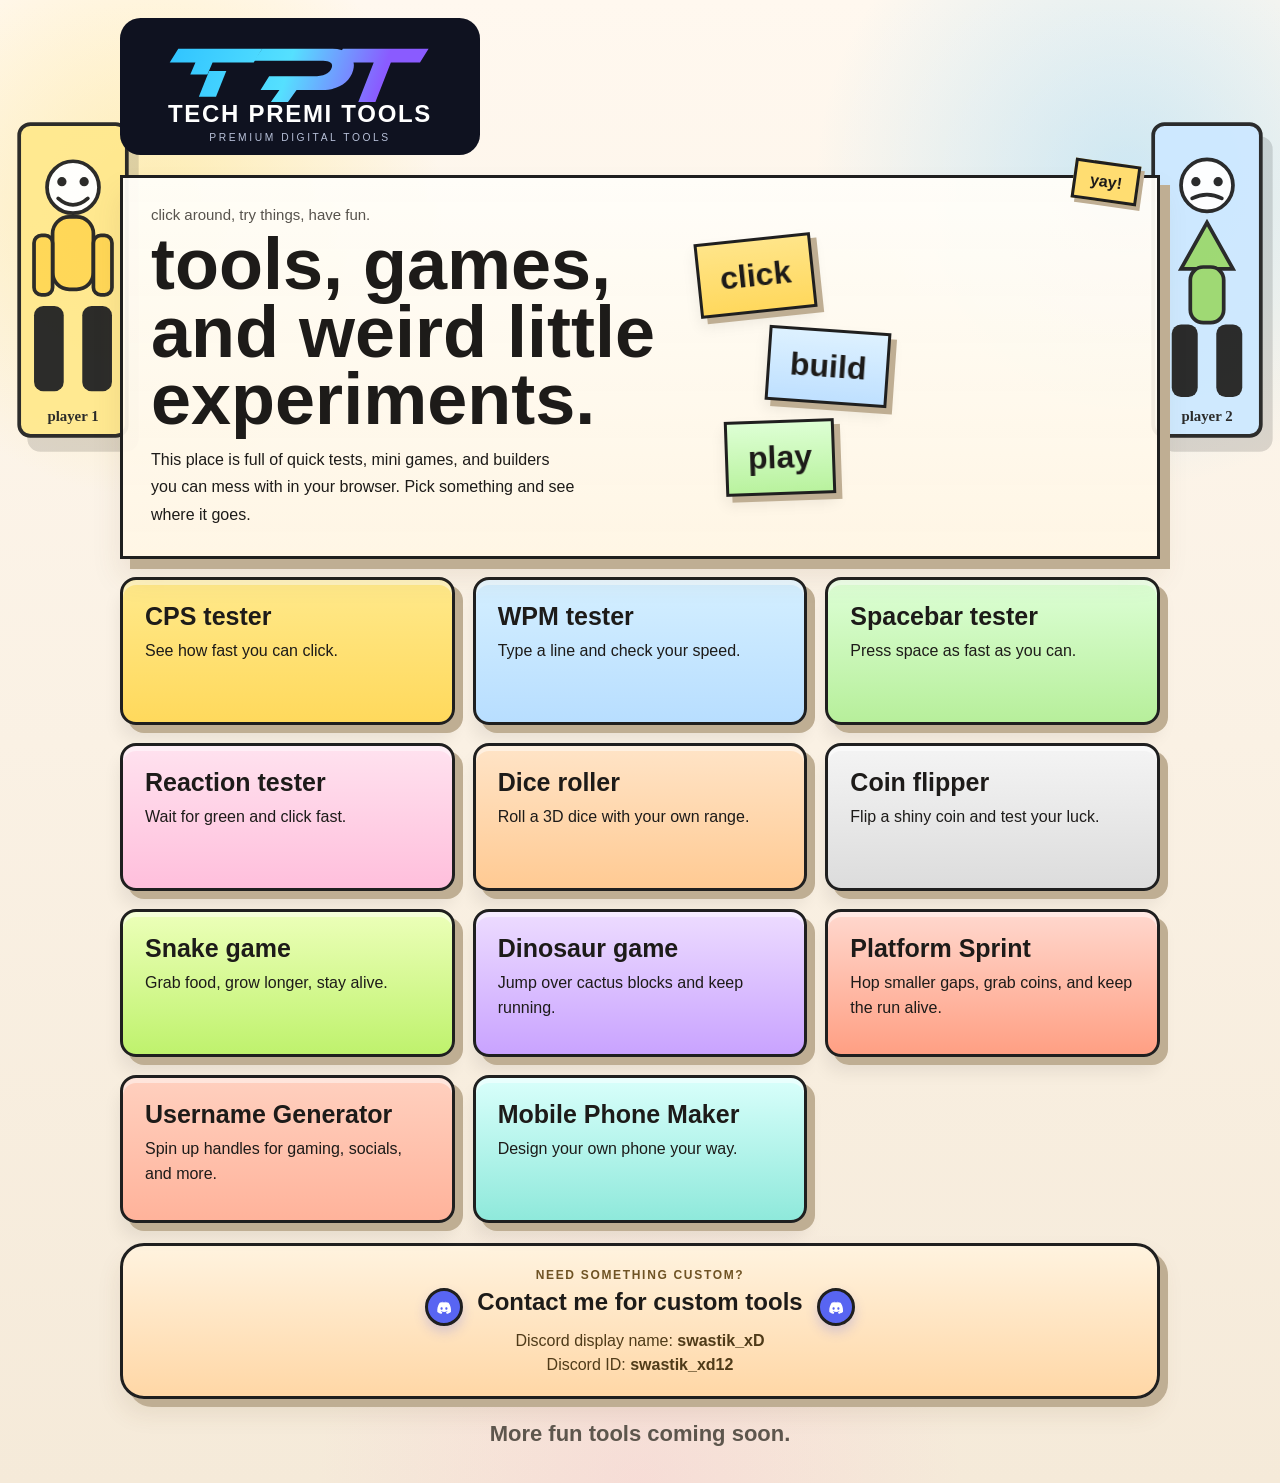
==== commit dae6fe3b: "Add full stop to header text" ====
--- a/index.html
+++ b/index.html
@@ -3,7 +3,7 @@
 <head>
   <meta charset="UTF-8">
   <meta name="viewport" content="width=device-width, initial-scale=1.0">
-  <title>Tech Premi Lab</title>
+  <title>Tech Premi Lab — Updated</title>
   <meta name="description" content="Tech Premi Lab is a colorful collection of fun tools, mini games, and creative builders.">
   <link rel="stylesheet" href="styles.css">
 </head>
@@ -17,7 +17,7 @@
       <section class="hero-board">
         <div class="hero-copy">
           <p class="tag-line">click around, try things, have fun.</p>
-          <h1>tools, games, and weird little experiments</h1>
+          <h1>tools, games, and weird little experiments.</h1>
           <p class="hero-text">This place is full of quick tests, mini games, and builders you can mess with in your browser. Pick something and see where it goes.</p>
         </div>
         <div class="hero-doodles">
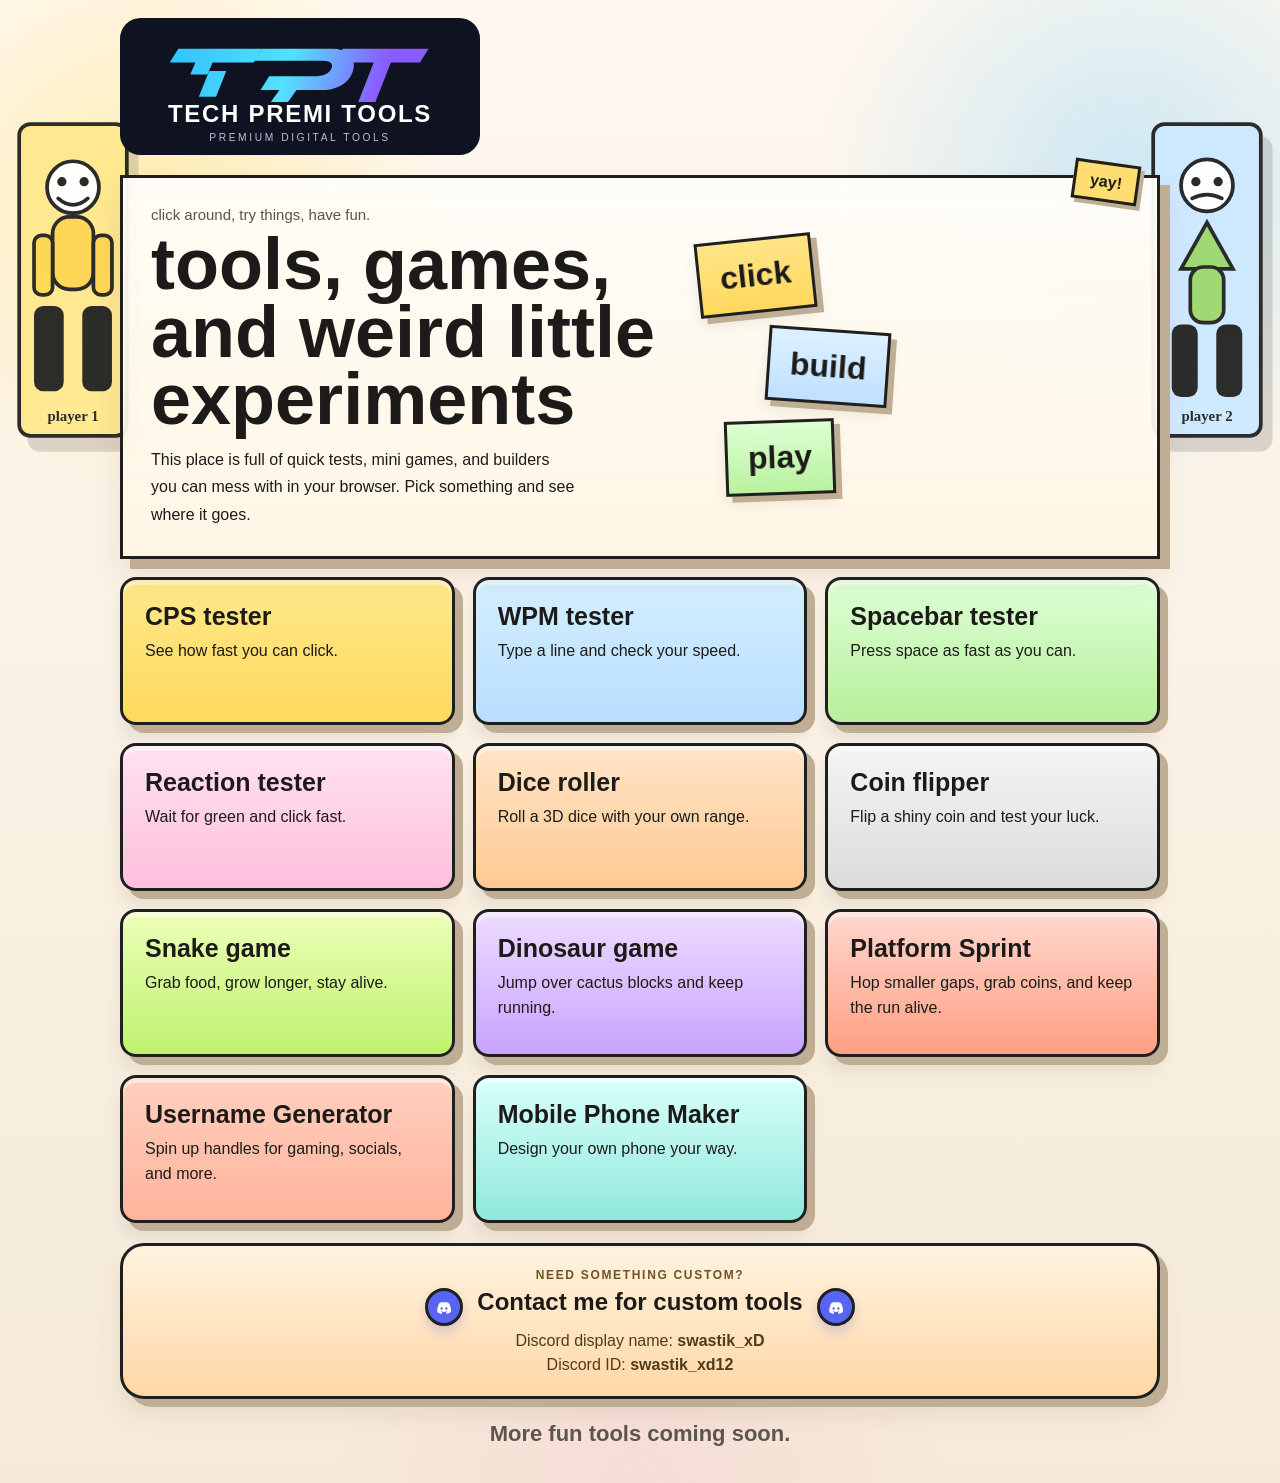
==== commit db99cf4f: "Remove full stop from header text" ====
--- a/index.html
+++ b/index.html
@@ -17,7 +17,7 @@
       <section class="hero-board">
         <div class="hero-copy">
           <p class="tag-line">click around, try things, have fun.</p>
-          <h1>tools, games, and weird little experiments.</h1>
+          <h1>tools, games, and weird little experiments</h1>
           <p class="hero-text">This place is full of quick tests, mini games, and builders you can mess with in your browser. Pick something and see where it goes.</p>
         </div>
         <div class="hero-doodles">
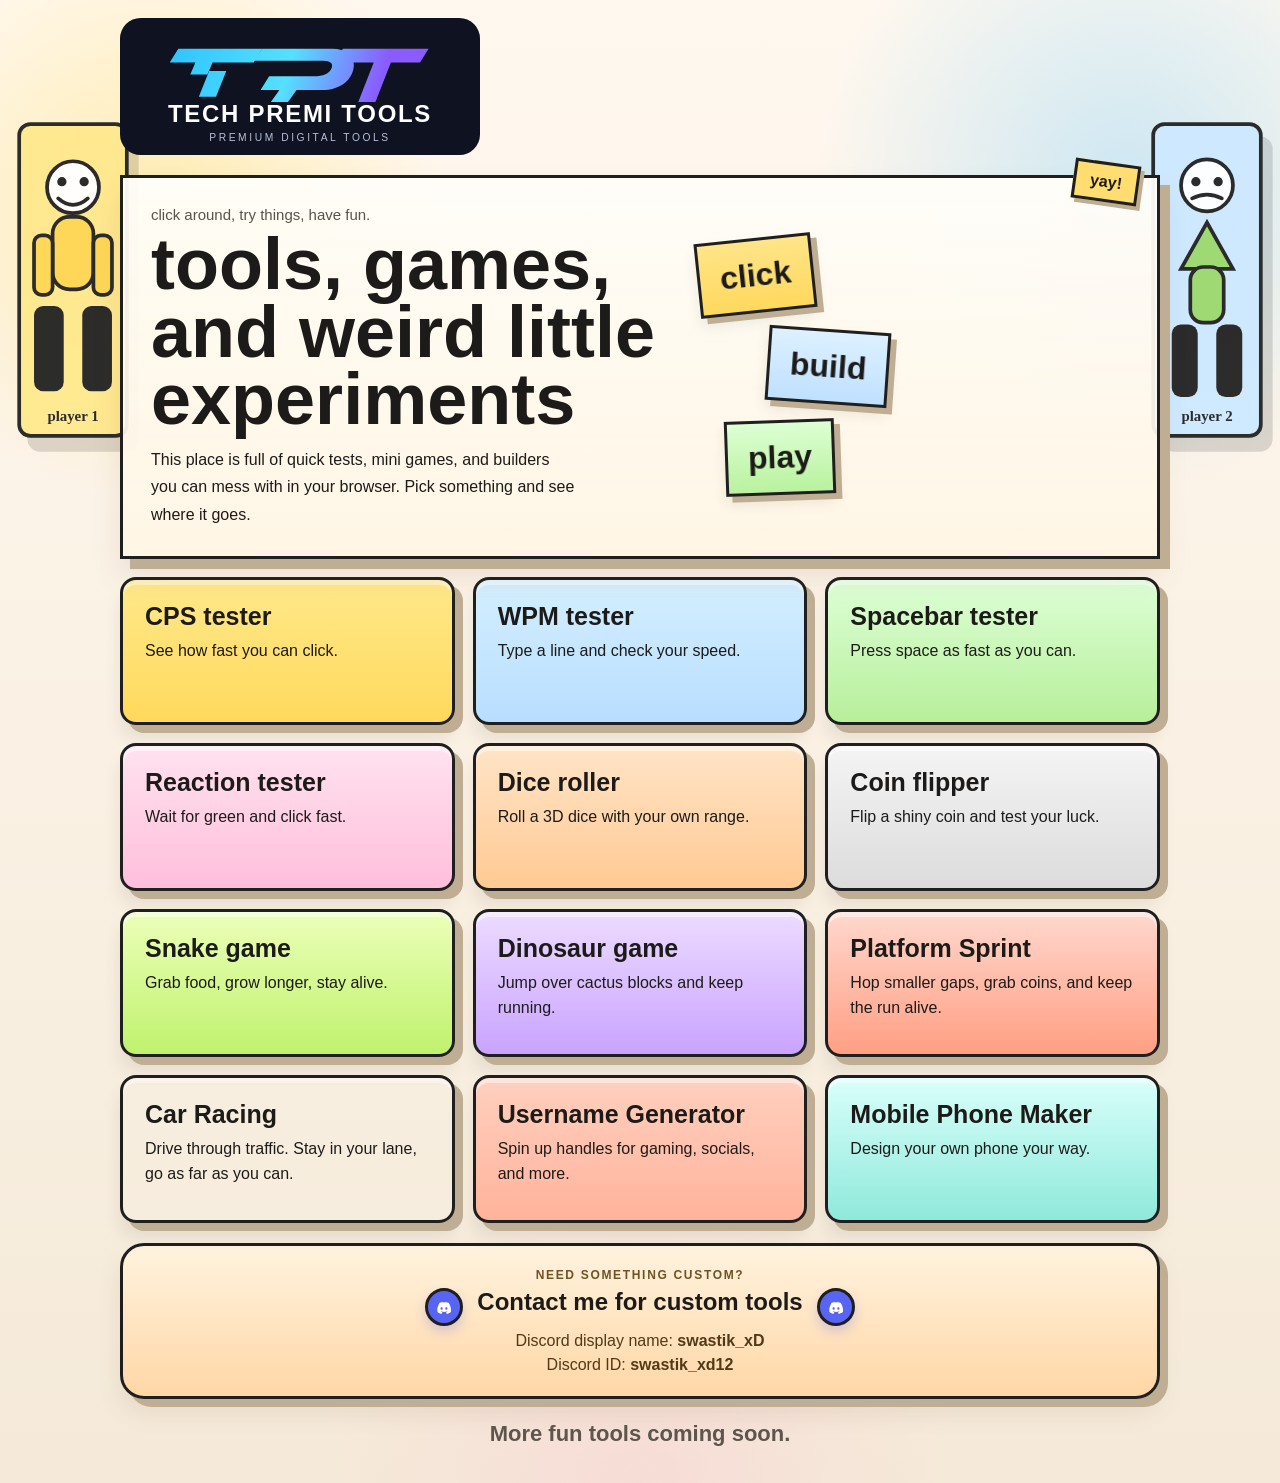
==== commit 1aa5355c: "Add Car Racing game with leaderboard and mobile controls" ====
--- a/index.html
+++ b/index.html
@@ -37,6 +37,7 @@
         <a class="wall-card lime" href="snake.html"><strong>Snake game</strong><span>Grab food, grow longer, stay alive.</span></a>
         <a class="wall-card purple" href="dinosaur.html"><strong>Dinosaur game</strong><span>Jump over cactus blocks and keep running.</span></a>
         <a class="wall-card red" href="mario.html"><strong>Platform Sprint</strong><span>Hop smaller gaps, grab coins, and keep the run alive.</span></a>
+        <a class="wall-card crimson" href="car-racing.html"><strong>Car Racing</strong><span>Drive through traffic. Stay in your lane, go as far as you can.</span></a>
         <a class="wall-card coral" href="username-generator.html"><strong>Username Generator</strong><span>Spin up handles for gaming, socials, and more.</span></a>
         <a class="wall-card teal" href="mobile-maker.html"><strong>Mobile Phone Maker</strong><span>Design your own phone your way.</span></a>
       </section>
